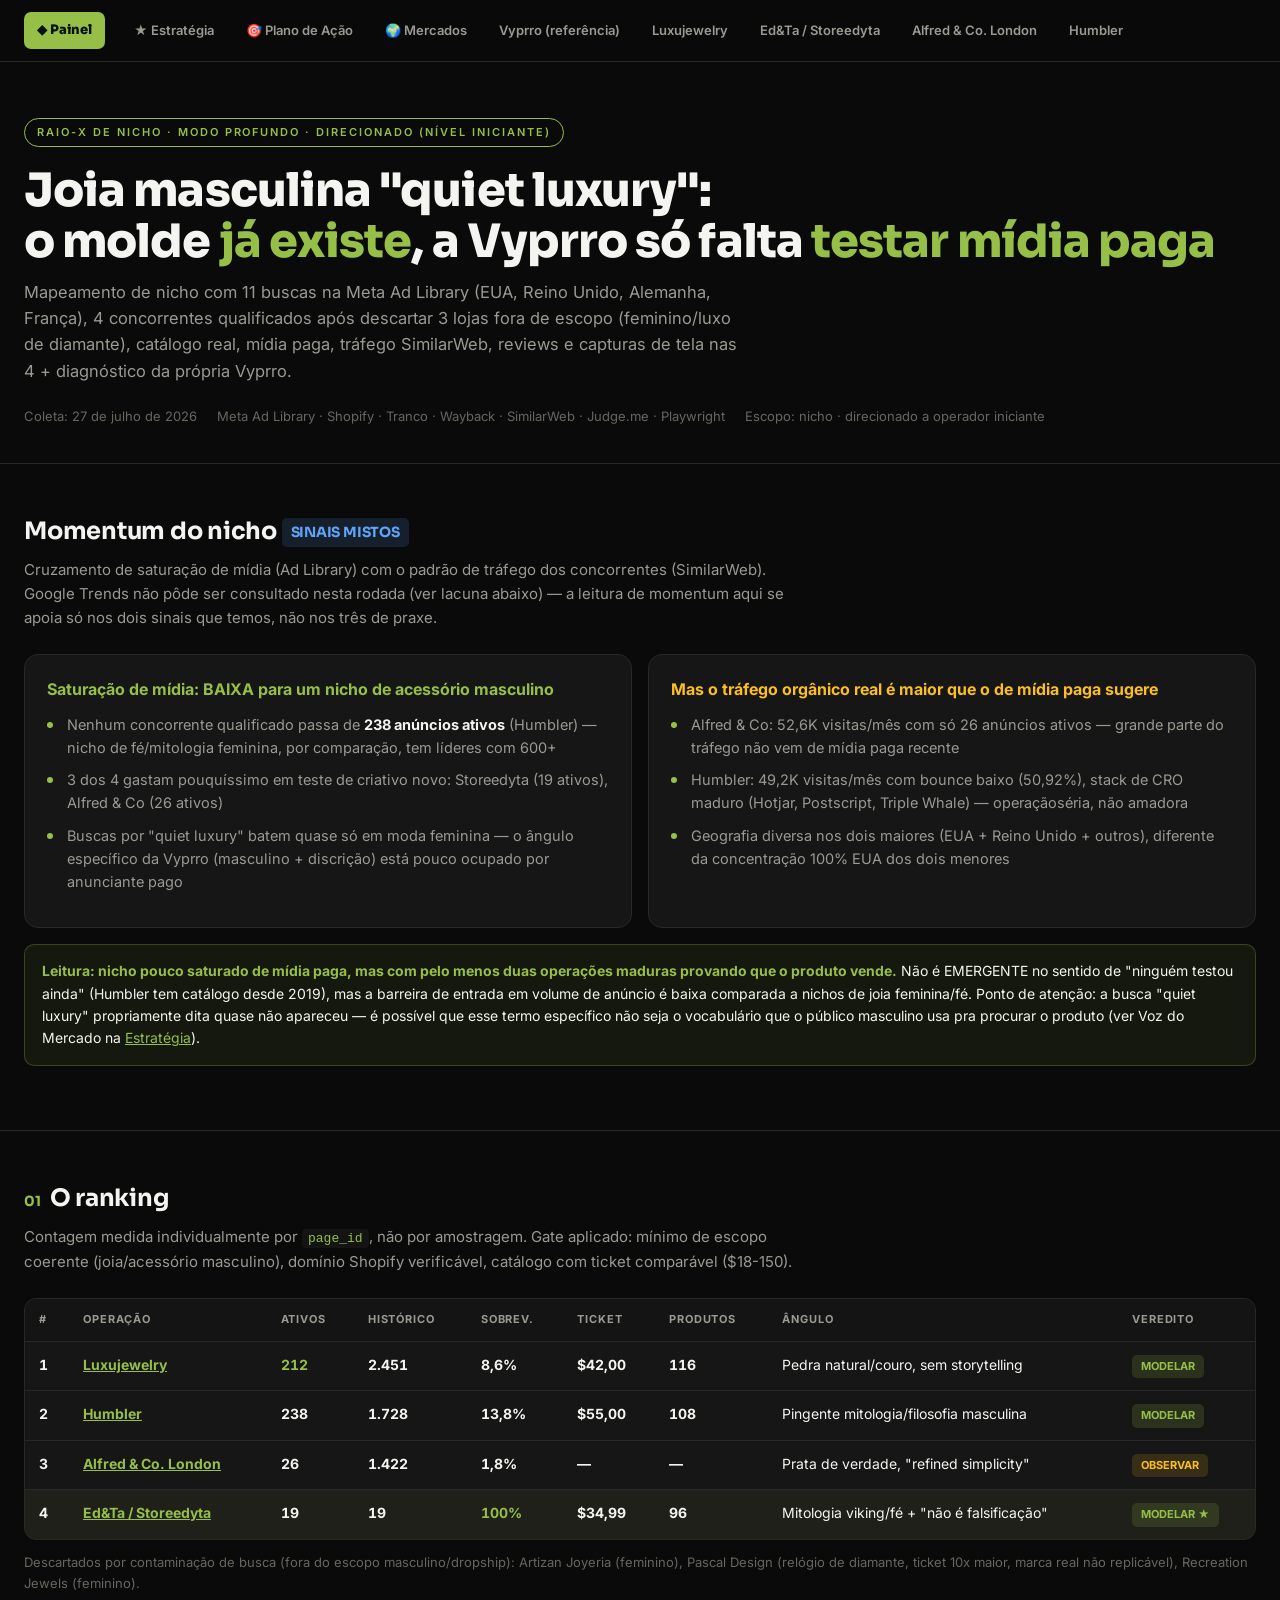
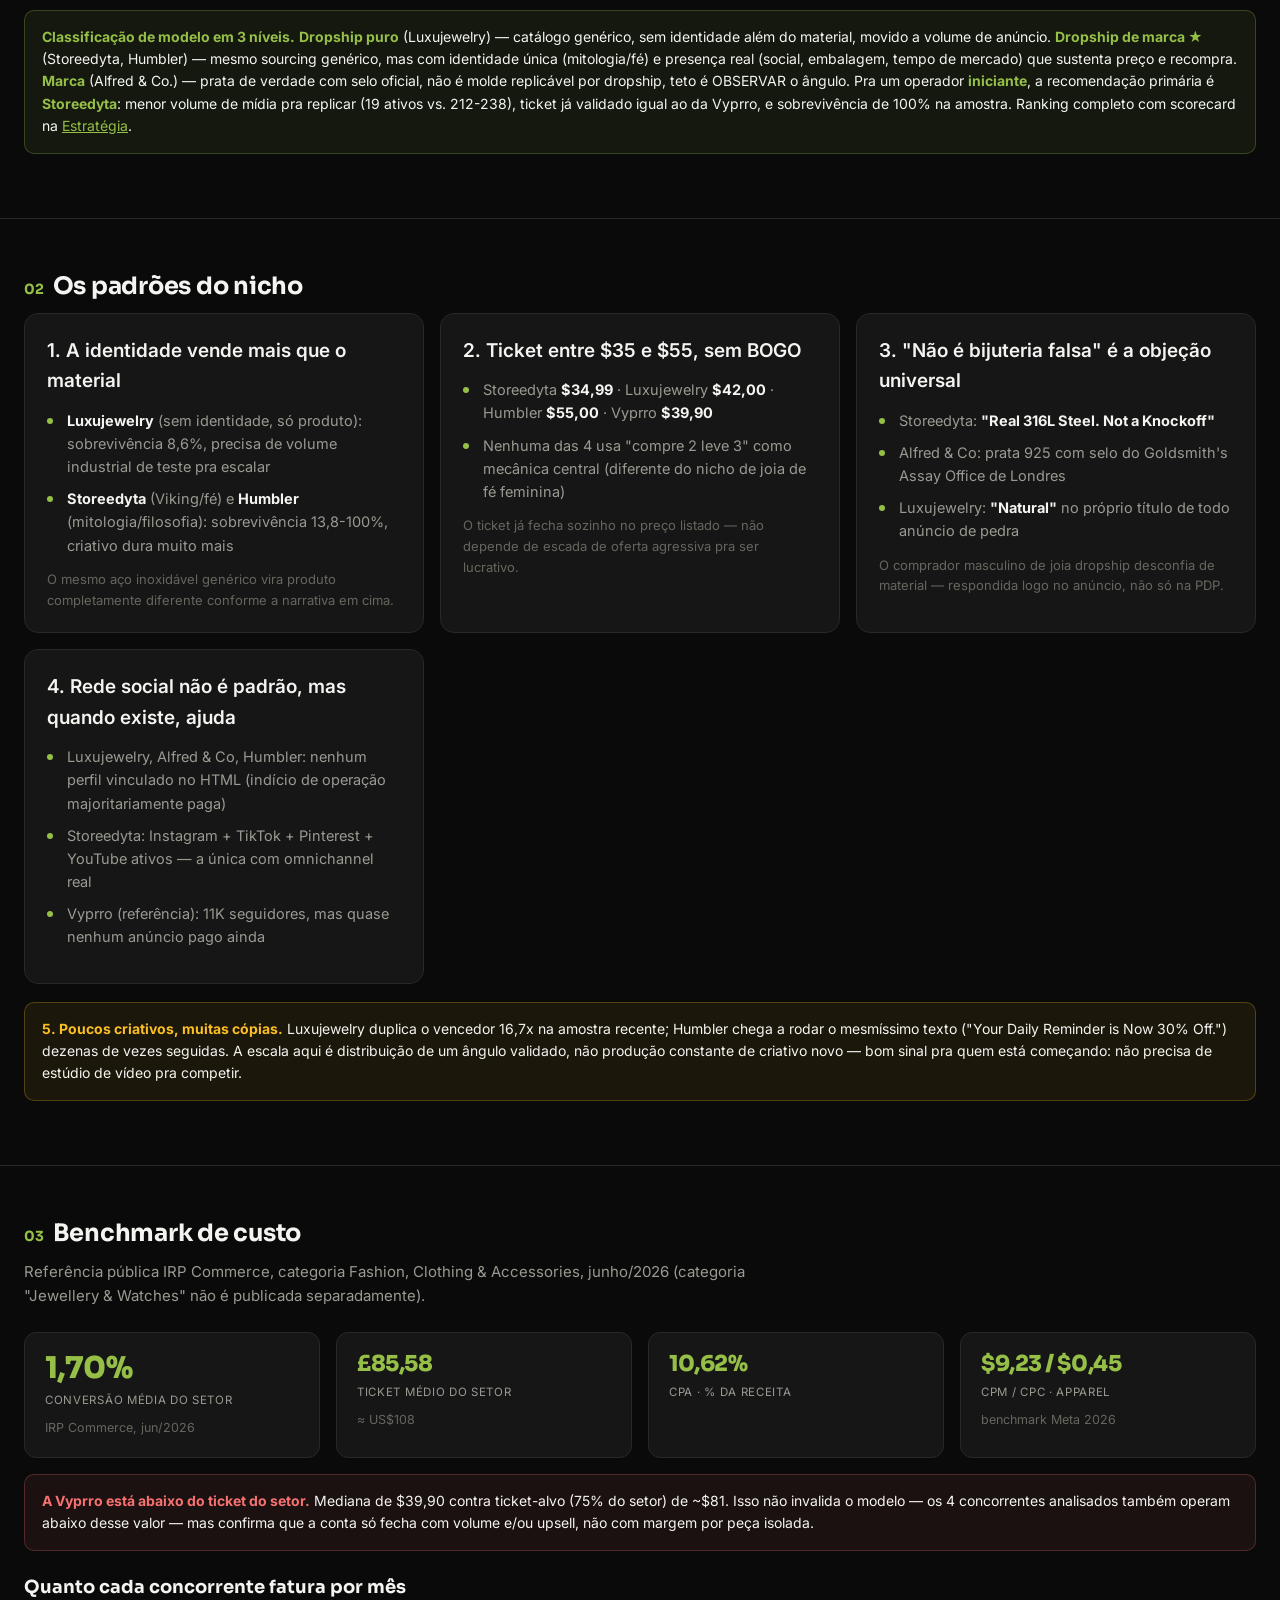
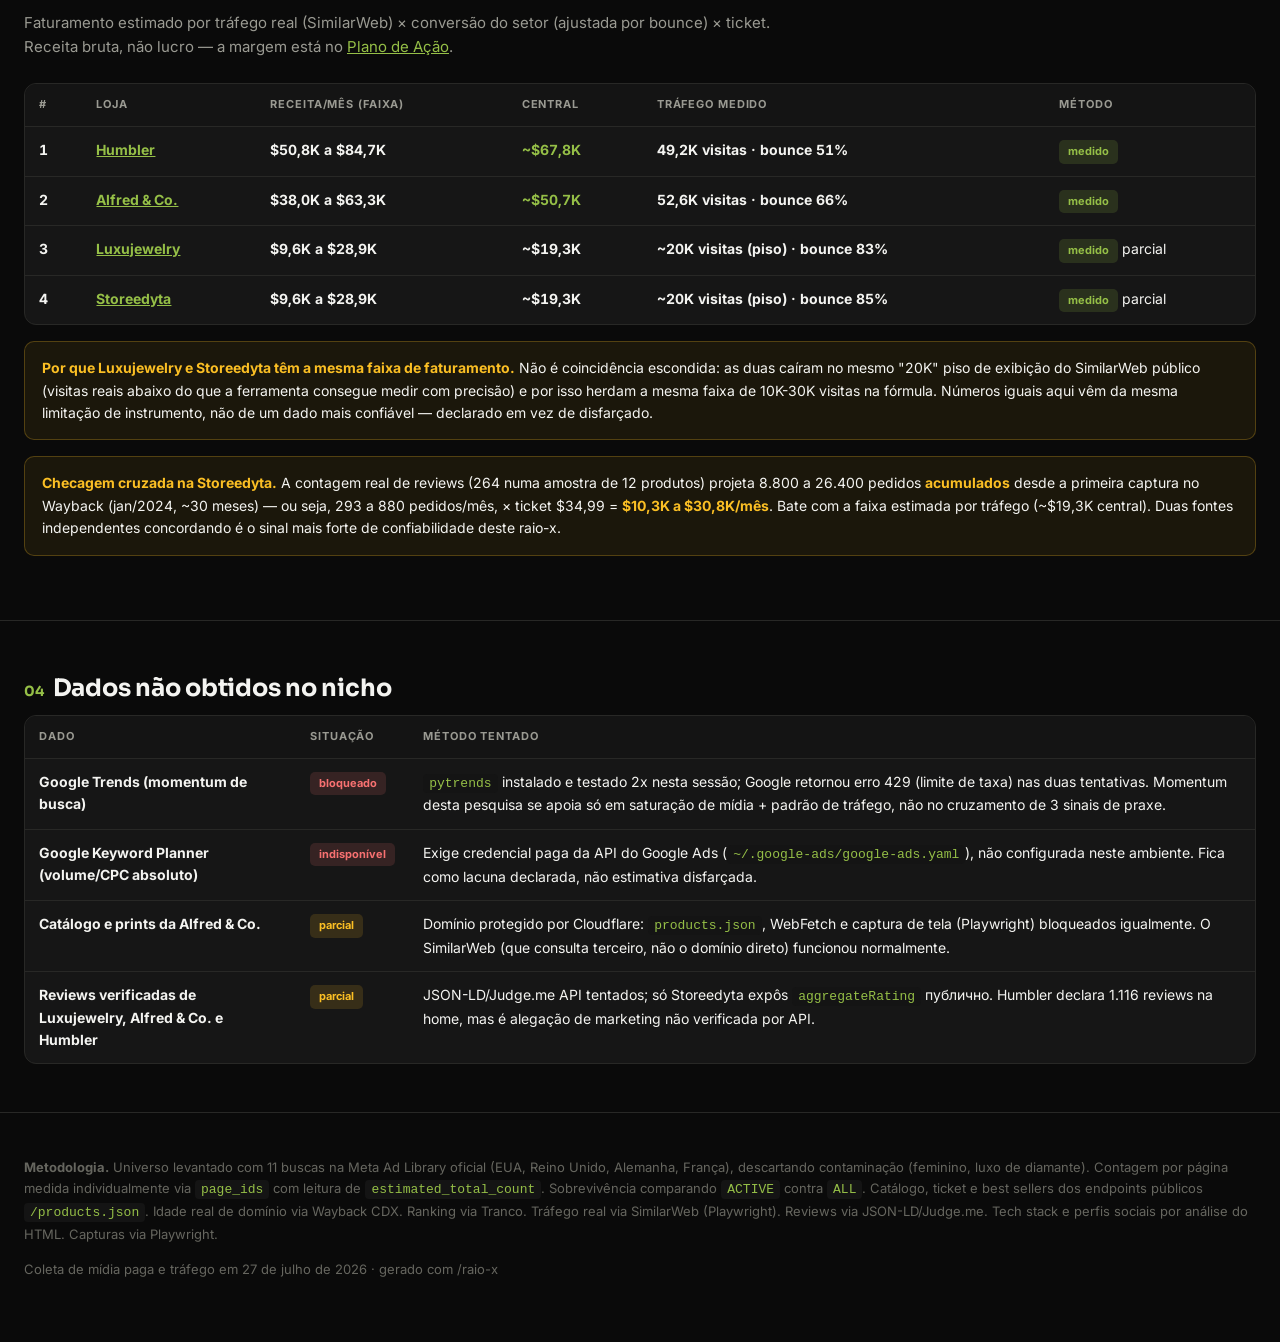
==== Pesquisa - clique aqui.html @ b38967a7 "Raio-X: Vyprro (joias masculinas quiet luxury) - pesquisa completa" ====
<!DOCTYPE html>
<html lang="pt-BR">
<head>
<meta charset="UTF-8">
<meta name="viewport" content="width=device-width, initial-scale=1.0">
<title>Joias Masculinas · Raio-X do nicho (Vyprro)</title>
<link rel="stylesheet" href="paginas/estilo.css">
</head>
<body>
<nav class="nav"><div class="wrap">
<a href="Pesquisa%20-%20clique%20aqui.html" class="home on">◆ Painel</a>
<a href="paginas/estrategia.html">★ Estratégia</a>
<a href="paginas/plano-de-acao.html">🎯 Plano de Ação</a>
<a href="paginas/mercados.html">🌍 Mercados</a>
<a href="paginas/loja-vyprro.html">Vyprro (referência)</a>
<a href="paginas/loja-luxujewelry.html">Luxujewelry</a>
<a href="paginas/loja-storeedyta.html">Ed&amp;Ta / Storeedyta</a>
<a href="paginas/loja-alfredco.html">Alfred &amp; Co. London</a>
<a href="paginas/loja-humbler.html">Humbler</a>
</div></nav>

<header><div class="wrap">
<div class="tag">Raio-X de nicho · modo profundo · direcionado (nível iniciante)</div>
<h1>Joia masculina "quiet luxury":<br>o molde <em>já existe</em>, a Vyprro só falta <em>testar mídia paga</em></h1>
<p class="sub">Mapeamento de nicho com 11 buscas na Meta Ad Library (EUA, Reino Unido, Alemanha, França), 4 concorrentes qualificados após descartar 3 lojas fora de escopo (feminino/luxo de diamante), catálogo real, mídia paga, tráfego SimilarWeb, reviews e capturas de tela nas 4 + diagnóstico da própria Vyprro.</p>
<div class="meta"><span>Coleta: 27 de julho de 2026</span><span>Meta Ad Library · Shopify · Tranco · Wayback · SimilarWeb · Judge.me · Playwright</span><span>Escopo: nicho · direcionado a operador iniciante</span></div>
</div></header>

<section><div class="wrap">
<h2>Momentum do nicho <span class="pill p-i" style="font-size:14px;vertical-align:middle">SINAIS MISTOS</span></h2>
<p class="lead">Cruzamento de saturação de mídia (Ad Library) com o padrão de tráfego dos concorrentes (SimilarWeb). Google Trends não pôde ser consultado nesta rodada (ver lacuna abaixo) — a leitura de momentum aqui se apoia só nos dois sinais que temos, não nos três de praxe.</p>
<div class="grid g2">
<div class="card">
<b style="color:var(--acc)">Saturação de mídia: BAIXA para um nicho de acessório masculino</b>
<ul class="cl" style="margin-top:10px">
<li>Nenhum concorrente qualificado passa de <b>238 anúncios ativos</b> (Humbler) — nicho de fé/mitologia feminina, por comparação, tem líderes com 600+</li>
<li>3 dos 4 gastam pouquíssimo em teste de criativo novo: Storeedyta (19 ativos), Alfred &amp; Co (26 ativos)</li>
<li>Buscas por "quiet luxury" batem quase só em moda feminina — o ângulo específico da Vyprro (masculino + discrição) está pouco ocupado por anunciante pago</li>
</ul>
</div>
<div class="card">
<b style="color:var(--warn)">Mas o tráfego orgânico real é maior que o de mídia paga sugere</b>
<ul class="cl" style="margin-top:10px">
<li>Alfred &amp; Co: 52,6K visitas/mês com só 26 anúncios ativos — grande parte do tráfego não vem de mídia paga recente</li>
<li>Humbler: 49,2K visitas/mês com bounce baixo (50,92%), stack de CRO maduro (Hotjar, Postscript, Triple Whale) — operaçãoséria, não amadora</li>
<li>Geografia diversa nos dois maiores (EUA + Reino Unido + outros), diferente da concentração 100% EUA dos dois menores</li>
</ul>
</div>
</div>
<div class="note good"><b>Leitura: nicho pouco saturado de mídia paga, mas com pelo menos duas operações maduras provando que o produto vende.</b> Não é EMERGENTE no sentido de "ninguém testou ainda" (Humbler tem catálogo desde 2019), mas a barreira de entrada em volume de anúncio é baixa comparada a nichos de joia feminina/fé. Ponto de atenção: a busca "quiet luxury" propriamente dita quase não apareceu — é possível que esse termo específico não seja o vocabulário que o público masculino usa pra procurar o produto (ver Voz do Mercado na <a href="paginas/estrategia.html">Estratégia</a>).</div>
</div></section>

<section><div class="wrap">
<h2><span class="n">01</span>O ranking</h2>
<p class="lead">Contagem medida individualmente por <code>page_id</code>, não por amostragem. Gate aplicado: mínimo de escopo coerente (joia/acessório masculino), domínio Shopify verificável, catálogo com ticket comparável ($18-150).</p>
<div class="tblwrap">
<table>
<thead><tr><th>#</th><th>Operação</th><th>Ativos</th><th>Histórico</th><th>Sobrev.</th><th>Ticket</th><th>Produtos</th><th>Ângulo</th><th>Veredito</th></tr></thead>
<tbody>
<tr><td class="num">1</td><td><b><a href="paginas/loja-luxujewelry.html">Luxujewelry</a></b></td><td class="num up">212</td><td class="num">2.451</td><td class="num">8,6%</td><td class="num">$42,00</td><td class="num">116</td><td>Pedra natural/couro, sem storytelling</td><td><span class="pill p-a">MODELAR</span></td></tr>
<tr><td class="num">2</td><td><b><a href="paginas/loja-humbler.html">Humbler</a></b></td><td class="num">238</td><td class="num">1.728</td><td class="num">13,8%</td><td class="num">$55,00</td><td class="num">108</td><td>Pingente mitologia/filosofia masculina</td><td><span class="pill p-a">MODELAR</span></td></tr>
<tr><td class="num">3</td><td><b><a href="paginas/loja-alfredco.html">Alfred &amp; Co. London</a></b></td><td class="num">26</td><td class="num">1.422</td><td class="num">1,8%</td><td class="num">—</td><td class="num">—</td><td>Prata de verdade, "refined simplicity"</td><td><span class="pill p-b">OBSERVAR</span></td></tr>
<tr style="background:rgba(149,191,71,.06)"><td class="num">4</td><td><b><a href="paginas/loja-storeedyta.html">Ed&amp;Ta / Storeedyta</a></b></td><td class="num">19</td><td class="num">19</td><td class="num up">100%</td><td class="num">$34,99</td><td class="num">96</td><td>Mitologia viking/fé + "não é falsificação"</td><td><span class="pill p-a">MODELAR ★</span></td></tr>
</tbody>
</table>
</div>
<p style="font-size:13px;color:var(--dim2);margin-top:12px">Descartados por contaminação de busca (fora do escopo masculino/dropship): Artizan Joyeria (feminino), Pascal Design (relógio de diamante, ticket 10x maior, marca real não replicável), Recreation Jewels (feminino).</p>
<div class="note good" style="margin-top:16px"><b>Classificação de modelo em 3 níveis.</b> <b>Dropship puro</b> (Luxujewelry) — catálogo genérico, sem identidade além do material, movido a volume de anúncio. <b>Dropship de marca ★</b> (Storeedyta, Humbler) — mesmo sourcing genérico, mas com identidade única (mitologia/fé) e presença real (social, embalagem, tempo de mercado) que sustenta preço e recompra. <b>Marca</b> (Alfred &amp; Co.) — prata de verdade com selo oficial, não é molde replicável por dropship, teto é OBSERVAR o ângulo. Pra um operador <b>iniciante</b>, a recomendação primária é <b>Storeedyta</b>: menor volume de mídia pra replicar (19 ativos vs. 212-238), ticket já validado igual ao da Vyprro, e sobrevivência de 100% na amostra. Ranking completo com scorecard na <a href="paginas/estrategia.html">Estratégia</a>.</div>
</div></section>

<section><div class="wrap">
<h2><span class="n">02</span>Os padrões do nicho</h2>
<div class="grid g2">
<div class="card">
<div class="big" style="margin-top:0">1. A identidade vende mais que o material</div>
<ul class="cl">
<li><b>Luxujewelry</b> (sem identidade, só produto): sobrevivência 8,6%, precisa de volume industrial de teste pra escalar</li>
<li><b>Storeedyta</b> (Viking/fé) e <b>Humbler</b> (mitologia/filosofia): sobrevivência 13,8-100%, criativo dura muito mais</li>
</ul>
<p style="color:var(--dim2);font-size:13px;margin-top:8px">O mesmo aço inoxidável genérico vira produto completamente diferente conforme a narrativa em cima.</p>
</div>
<div class="card">
<div class="big" style="margin-top:0">2. Ticket entre $35 e $55, sem BOGO</div>
<ul class="cl">
<li>Storeedyta <b>$34,99</b> · Luxujewelry <b>$42,00</b> · Humbler <b>$55,00</b> · Vyprro <b>$39,90</b></li>
<li>Nenhuma das 4 usa "compre 2 leve 3" como mecânica central (diferente do nicho de joia de fé feminina)</li>
</ul>
<p style="color:var(--dim2);font-size:13px;margin-top:8px">O ticket já fecha sozinho no preço listado — não depende de escada de oferta agressiva pra ser lucrativo.</p>
</div>
<div class="card">
<div class="big" style="margin-top:0">3. "Não é bijuteria falsa" é a objeção universal</div>
<ul class="cl">
<li>Storeedyta: <b>"Real 316L Steel. Not a Knockoff"</b></li>
<li>Alfred &amp; Co: prata 925 com selo do Goldsmith's Assay Office de Londres</li>
<li>Luxujewelry: <b>"Natural"</b> no próprio título de todo anúncio de pedra</li>
</ul>
<p style="color:var(--dim2);font-size:13px;margin-top:8px">O comprador masculino de joia dropship desconfia de material — respondida logo no anúncio, não só na PDP.</p>
</div>
<div class="card">
<div class="big" style="margin-top:0">4. Rede social não é padrão, mas quando existe, ajuda</div>
<ul class="cl">
<li>Luxujewelry, Alfred &amp; Co, Humbler: nenhum perfil vinculado no HTML (indício de operação majoritariamente paga)</li>
<li>Storeedyta: Instagram + TikTok + Pinterest + YouTube ativos — a única com omnichannel real</li>
<li>Vyprro (referência): 11K seguidores, mas quase nenhum anúncio pago ainda</li>
</ul>
</div>
</div>
<div class="note" style="margin-top:18px"><b>5. Poucos criativos, muitas cópias.</b> Luxujewelry duplica o vencedor 16,7x na amostra recente; Humbler chega a rodar o mesmíssimo texto ("Your Daily Reminder is Now 30% Off.") dezenas de vezes seguidas. A escala aqui é distribuição de um ângulo validado, não produção constante de criativo novo — bom sinal pra quem está começando: não precisa de estúdio de vídeo pra competir.</div>
</div></section>

<section><div class="wrap">
<h2><span class="n">03</span>Benchmark de custo</h2>
<p class="lead">Referência pública IRP Commerce, categoria Fashion, Clothing &amp; Accessories, junho/2026 (categoria "Jewellery &amp; Watches" não é publicada separadamente).</p>
<div class="grid g4">
<div class="stat"><div class="v">1,70%</div><div class="l">conversão média do setor</div><div class="d">IRP Commerce, jun/2026</div></div>
<div class="stat"><div class="v sm">£85,58</div><div class="l">ticket médio do setor</div><div class="d">≈ US$108</div></div>
<div class="stat"><div class="v sm">10,62%</div><div class="l">CPA · % da receita</div></div>
<div class="stat"><div class="v sm">$9,23 / $0,45</div><div class="l">CPM / CPC · apparel</div><div class="d">benchmark Meta 2026</div></div>
</div>
<div class="note danger"><b>A Vyprro está abaixo do ticket do setor.</b> Mediana de $39,90 contra ticket-alvo (75% do setor) de ~$81. Isso não invalida o modelo — os 4 concorrentes analisados também operam abaixo desse valor — mas confirma que a conta só fecha com volume e/ou upsell, não com margem por peça isolada.</div>

<h3 style="margin-top:22px">Quanto cada concorrente fatura por mês</h3>
<p class="lead">Faturamento estimado por tráfego real (SimilarWeb) × conversão do setor (ajustada por bounce) × ticket. Receita bruta, não lucro — a margem está no <a href="paginas/plano-de-acao.html">Plano de Ação</a>.</p>
<div class="tblwrap">
<table>
<thead><tr><th>#</th><th>Loja</th><th>Receita/mês (faixa)</th><th>Central</th><th>Tráfego medido</th><th>Método</th></tr></thead>
<tbody>
<tr><td class="num">1</td><td><b><a href="paginas/loja-humbler.html">Humbler</a></b></td><td class="num">$50,8K a $84,7K</td><td class="num up">~$67,8K</td><td class="num">49,2K visitas · bounce 51%</td><td><span class="pill p-a">medido</span></td></tr>
<tr><td class="num">2</td><td><b><a href="paginas/loja-alfredco.html">Alfred &amp; Co.</a></b></td><td class="num">$38,0K a $63,3K</td><td class="num up">~$50,7K</td><td class="num">52,6K visitas · bounce 66%</td><td><span class="pill p-a">medido</span></td></tr>
<tr><td class="num">3</td><td><b><a href="paginas/loja-luxujewelry.html">Luxujewelry</a></b></td><td class="num">$9,6K a $28,9K</td><td class="num">~$19,3K</td><td class="num">~20K visitas (piso) · bounce 83%</td><td><span class="pill p-a">medido</span> parcial</td></tr>
<tr><td class="num">4</td><td><b><a href="paginas/loja-storeedyta.html">Storeedyta</a></b></td><td class="num">$9,6K a $28,9K</td><td class="num">~$19,3K</td><td class="num">~20K visitas (piso) · bounce 85%</td><td><span class="pill p-a">medido</span> parcial</td></tr>
</tbody>
</table>
</div>
<div class="note"><b>Por que Luxujewelry e Storeedyta têm a mesma faixa de faturamento.</b> Não é coincidência escondida: as duas caíram no mesmo "20K" piso de exibição do SimilarWeb público (visitas reais abaixo do que a ferramenta consegue medir com precisão) e por isso herdam a mesma faixa de 10K-30K visitas na fórmula. Números iguais aqui vêm da mesma limitação de instrumento, não de um dado mais confiável — declarado em vez de disfarçado.</div>
<div class="note"><b>Checagem cruzada na Storeedyta.</b> A contagem real de reviews (264 numa amostra de 12 produtos) projeta 8.800 a 26.400 pedidos <b>acumulados</b> desde a primeira captura no Wayback (jan/2024, ~30 meses) — ou seja, 293 a 880 pedidos/mês, × ticket $34,99 = <b>$10,3K a $30,8K/mês</b>. Bate com a faixa estimada por tráfego (~$19,3K central). Duas fontes independentes concordando é o sinal mais forte de confiabilidade deste raio-x.</div>
</div></section>

<section><div class="wrap">
<h2><span class="n">04</span>Dados não obtidos no nicho</h2>
<div class="tblwrap">
<table>
<thead><tr><th>Dado</th><th>Situação</th><th>Método tentado</th></tr></thead>
<tbody>
<tr><td><b>Google Trends (momentum de busca)</b></td><td><span class="pill p-c">bloqueado</span></td><td><code>pytrends</code> instalado e testado 2x nesta sessão; Google retornou erro 429 (limite de taxa) nas duas tentativas. Momentum desta pesquisa se apoia só em saturação de mídia + padrão de tráfego, não no cruzamento de 3 sinais de praxe.</td></tr>
<tr><td><b>Google Keyword Planner (volume/CPC absoluto)</b></td><td><span class="pill p-c">indisponível</span></td><td>Exige credencial paga da API do Google Ads (<code>~/.google-ads/google-ads.yaml</code>), não configurada neste ambiente. Fica como lacuna declarada, não estimativa disfarçada.</td></tr>
<tr><td><b>Catálogo e prints da Alfred &amp; Co.</b></td><td><span class="pill p-b">parcial</span></td><td>Domínio protegido por Cloudflare: <code>products.json</code>, WebFetch e captura de tela (Playwright) bloqueados igualmente. O SimilarWeb (que consulta terceiro, não o domínio direto) funcionou normalmente.</td></tr>
<tr><td><b>Reviews verificadas de Luxujewelry, Alfred &amp; Co. e Humbler</b></td><td><span class="pill p-b">parcial</span></td><td>JSON-LD/Judge.me API tentados; só Storeedyta expôs <code>aggregateRating</code> публично. Humbler declara 1.116 reviews na home, mas é alegação de marketing não verificada por API.</td></tr>
</tbody>
</table>
</div>
</div></section>

<footer><div class="wrap">
<p><b>Metodologia.</b> Universo levantado com 11 buscas na Meta Ad Library oficial (EUA, Reino Unido, Alemanha, França), descartando contaminação (feminino, luxo de diamante). Contagem por página medida individualmente via <code>page_ids</code> com leitura de <code>estimated_total_count</code>. Sobrevivência comparando <code>ACTIVE</code> contra <code>ALL</code>. Catálogo, ticket e best sellers dos endpoints públicos <code>/products.json</code>. Idade real de domínio via Wayback CDX. Ranking via Tranco. Tráfego real via SimilarWeb (Playwright). Reviews via JSON-LD/Judge.me. Tech stack e perfis sociais por análise do HTML. Capturas via Playwright.</p>
<p style="margin-top:14px;color:var(--dim2)">Coleta de mídia paga e tráfego em 27 de julho de 2026 · gerado com /raio-x</p>
</div></footer>
</body></html>
---- paginas/estilo.css ----
@import url('https://fonts.googleapis.com/css2?family=Sora:wght@600;700;800&family=Inter:wght@400;500;600;700&display=swap');
*{margin:0;padding:0;box-sizing:border-box}
/* BRANDING padrão da interface do /raio-x: PRETO · BRANCO · VERDE SHOPIFY.
   A paleta da MARCA-PRODUTO (Petroleo/Areia/Terracota/Musgo/Grafite) aparece
   apenas como swatches no plano de acao, com hex inline, sem afetar o tema. */
:root{
  --bg:#0A0A0A;        /* preto - fundo */
  --bg2:#141414;       /* preto elevado - th, frames */
  --card:#161616;      /* card */
  --line:#282826;      /* borda */
  --txt:#F4F4F1;       /* branco - texto */
  --dim:#9a9a92;       /* texto secundario */
  --dim2:#66665f;      /* texto terciario */
  --acc:#95BF47;       /* verde Shopify - destaque, numeros, acao */
  --acc-dk:#7aa338;    /* verde escuro (hover) */
  --warn:#fbbf24;      /* ambar - observar */
  --bad:#f87171;       /* vermelho - perigo/fora */
  --info:#60a5fa;      /* azul - info */
  --font-title:'Sora',-apple-system,BlinkMacSystemFont,'Segoe UI',sans-serif;
  --font-body:'Inter',-apple-system,BlinkMacSystemFont,'Segoe UI',sans-serif;
}
body{background:var(--bg);color:var(--txt);font-family:var(--font-body);line-height:1.6;-webkit-font-smoothing:antialiased}
.wrap{max-width:1280px;margin:0 auto;padding:0 24px}
a{color:var(--acc)}

/* NAV */
.nav{position:sticky;top:0;z-index:100;background:rgba(10,10,10,.94);backdrop-filter:blur(10px);border-bottom:1px solid var(--line)}
.nav .wrap{display:flex;align-items:center;gap:6px;flex-wrap:wrap;padding-top:12px;padding-bottom:12px}
.nav a{color:var(--dim);text-decoration:none;font-size:13px;font-weight:600;padding:7px 12px;border-radius:7px;border:1px solid transparent;white-space:nowrap}
.nav a:hover{color:var(--txt);border-color:var(--line)}
.nav a.on{background:var(--acc);color:#06120b}
.nav .home{color:var(--acc);font-weight:800;margin-right:10px;font-family:var(--font-title)}
.nav .lojasnav{padding-top:8px;padding-bottom:10px;gap:3px;border-top:1px dashed var(--line);margin-top:2px}
.nav .lojasnav .lbl{font-size:10.5px;color:var(--dim2);text-transform:uppercase;letter-spacing:.09em;font-weight:800;padding:6px 6px 6px 0}
.nav .lojasnav a{font-size:12px;padding:5px 9px;color:var(--dim)}
.nav .lojasnav a.on{background:var(--acc);color:#06120b}

header{padding:56px 0 36px;border-bottom:1px solid var(--line)}
.tag{display:inline-block;font-size:11px;letter-spacing:.18em;text-transform:uppercase;color:var(--acc);border:1px solid var(--acc);padding:5px 12px;border-radius:100px;margin-bottom:18px;font-weight:600}
h1{font-family:var(--font-title);font-size:clamp(28px,4.6vw,46px);line-height:1.1;font-weight:800;letter-spacing:-.02em;margin-bottom:12px;color:var(--txt)}
h1 em{font-style:normal;color:var(--acc)}
.sub{font-size:16.5px;color:var(--dim);max-width:720px}
.meta{margin-top:22px;font-size:13px;color:var(--dim2);display:flex;gap:20px;flex-wrap:wrap;align-items:center}
.meta a{color:var(--acc);text-decoration:none}
.meta a:hover{text-decoration:underline}
h2{font-family:var(--font-title);font-size:24px;font-weight:700;margin:0 0 8px;letter-spacing:-.01em;color:var(--txt)}
h2 .n{color:var(--acc);font-size:14px;font-weight:700;margin-right:9px}
h3{font-family:var(--font-title);font-size:18px;font-weight:700;margin:24px 0 10px;color:var(--txt)}
section{padding:48px 0;border-bottom:1px solid var(--line)}
.lead{color:var(--dim);margin-bottom:24px;max-width:780px;font-size:15px}
.big{font-size:19px;color:var(--txt);font-weight:600;margin:22px 0 10px}

.grid{display:grid;gap:16px}
.g5{grid-template-columns:repeat(auto-fit,minmax(180px,1fr))}
.g4{grid-template-columns:repeat(auto-fit,minmax(210px,1fr))}
.g3{grid-template-columns:repeat(auto-fit,minmax(270px,1fr))}
.g2{grid-template-columns:repeat(auto-fit,minmax(330px,1fr))}

.stat{background:var(--card);border:1px solid var(--line);border-radius:12px;padding:20px}
.stat .v{font-family:var(--font-title);font-size:30px;font-weight:800;color:var(--acc);letter-spacing:-.02em;line-height:1}
.stat .v.sm{font-size:22px}
.stat .l{font-size:11.5px;color:var(--dim);margin-top:8px;text-transform:uppercase;letter-spacing:.06em}
.stat .d{font-size:12.5px;color:var(--dim2);margin-top:9px;line-height:1.45}

.tblwrap{overflow-x:auto;border:1px solid var(--line);border-radius:12px;background:var(--card)}
table{width:100%;border-collapse:collapse;font-size:14px;min-width:680px}
th{background:var(--bg2);padding:12px 14px;text-align:left;font-size:11px;text-transform:uppercase;letter-spacing:.08em;color:var(--dim);font-weight:700;white-space:nowrap;border-bottom:1px solid var(--line)}
td{padding:12px 14px;border-bottom:1px solid var(--line);vertical-align:top}
tr:last-child td{border-bottom:none}
tr:hover td{background:rgba(149,191,71,.04)}
.num{font-variant-numeric:tabular-nums;font-weight:700}
.up{color:var(--acc)}.down{color:var(--bad)}

.pill{display:inline-block;padding:3px 9px;border-radius:5px;font-size:11px;font-weight:700;white-space:nowrap}
.p-a{background:rgba(149,191,71,.16);color:var(--acc)}
.p-b{background:rgba(251,191,36,.14);color:var(--warn)}
.p-c{background:rgba(248,113,113,.14);color:var(--bad)}
.p-i{background:rgba(96,165,250,.14);color:var(--info)}
.p-n{background:rgba(154,154,146,.12);color:var(--dim)}

.card{background:var(--card);border:1px solid var(--line);border-radius:14px;padding:22px}
.note{background:rgba(251,191,36,.07);border:1px solid rgba(251,191,36,.25);border-radius:10px;padding:15px 17px;font-size:14px;margin:16px 0}
.note b{color:var(--warn)}
.danger{background:rgba(248,113,113,.07);border-color:rgba(248,113,113,.25)}.danger b{color:var(--bad)}
.good{background:rgba(149,191,71,.08);border-color:rgba(149,191,71,.28)}.good b{color:var(--acc)}
.info{background:rgba(96,165,250,.07);border-color:rgba(96,165,250,.25)}.info b{color:var(--info)}

ul.cl{list-style:none;margin:12px 0}
ul.cl li{padding-left:20px;position:relative;margin-bottom:9px;font-size:14.5px;color:var(--dim)}
ul.cl li::before{content:'';position:absolute;left:0;top:9px;width:6px;height:6px;border-radius:50%;background:var(--acc)}
ul.cl li b{color:var(--txt)}
ol.steps{list-style:none;counter-reset:s;margin:14px 0}
ol.steps li{counter-increment:s;padding-left:42px;position:relative;margin-bottom:14px;font-size:14.5px;color:var(--dim)}
ol.steps li::before{content:counter(s);position:absolute;left:0;top:0;width:28px;height:28px;border-radius:50%;background:rgba(149,191,71,.16);color:var(--acc);font-weight:800;font-size:13px;display:flex;align-items:center;justify-content:center;font-family:var(--font-title)}
ol.steps li b{color:var(--txt)}

.kv{display:grid;grid-template-columns:145px 1fr;gap:9px 16px;font-size:14px;margin-bottom:18px}
.kv dt{color:var(--dim2);font-size:11.5px;text-transform:uppercase;letter-spacing:.05em;padding-top:3px}
.kv dd{color:var(--txt)}

/* LINKS no topo da pagina de loja: site da loja (verde Shopify) + biblioteca de anuncios (branco) */
.toplinks{display:flex;flex-direction:column;gap:9px;align-items:flex-start;margin-top:16px}
.adlib{display:inline-flex;align-items:center;gap:7px;text-decoration:none;font-size:13.5px;font-weight:700;padding:11px 17px;border-radius:9px;cursor:pointer;transition:.15s;background:var(--txt);color:#0A0A0A;border:1px solid var(--txt)}
.adlib:hover{background:#fff;border-color:#fff;transform:translateY(-1px)}
.adlib.store{background:var(--acc);border-color:var(--acc);color:#06120b}
.adlib.store:hover{background:var(--acc-dk);border-color:var(--acc-dk)}
.adlib.off{background:transparent;color:var(--dim2);border:1px dashed var(--line);cursor:default;font-weight:600}
.adlib.off:hover{transform:none}

/* BLOCO DE PALETA (identidade visual da marca-produto, no plano de acao) */
.palette{display:grid;grid-template-columns:repeat(auto-fit,minmax(150px,1fr));gap:14px;margin:18px 0}
.swatch{border:1px solid var(--line);border-radius:12px;overflow:hidden;background:var(--card)}
.swatch .sw{height:92px}
.swatch .info{padding:13px 15px}
.swatch .info b{display:block;font-size:14px;color:var(--txt);font-family:var(--font-title);font-weight:700}
.swatch .info .hex{font-size:12.5px;color:var(--dim);font-variant-numeric:tabular-nums;margin-top:3px;letter-spacing:.02em}
.swatch .info .fn{font-size:12px;color:var(--dim2);margin-top:3px}

/* PRODUTO HEROI */
.hero-prod{display:grid;grid-template-columns:1fr;gap:22px;background:linear-gradient(135deg,rgba(149,191,71,.09),rgba(149,191,71,.02));border:1px solid rgba(149,191,71,.3);border-radius:16px;padding:24px;margin:22px 0}
@media(min-width:760px){.hero-prod{grid-template-columns:280px 1fr}}
.hero-prod img{width:100%;border-radius:12px;background:#fff;border:1px solid var(--line)}
.hero-prod .r{font-size:11px;letter-spacing:.12em;text-transform:uppercase;color:var(--acc);font-weight:700;margin-bottom:7px}
.hero-prod h3{font-size:24px;margin:0 0 6px;color:var(--txt)}
.hero-prod .preco{font-family:var(--font-title);font-size:34px;font-weight:800;color:var(--acc);letter-spacing:-.02em;line-height:1.1}
.hero-prod .de{font-size:15px;color:var(--dim2);text-decoration:line-through;margin-left:9px;font-weight:500}
.hero-prod .off{font-size:12px;background:rgba(248,113,113,.15);color:var(--bad);padding:3px 8px;border-radius:5px;font-weight:700;margin-left:8px;vertical-align:middle}

/* PRINTS */
.shots{display:grid;grid-template-columns:1fr;gap:16px;margin:20px 0}
@media(min-width:820px){.shots{grid-template-columns:1fr 1fr}}
.shot{border:1px solid var(--line);border-radius:12px;overflow:hidden;background:var(--bg2)}
.shot .cap{padding:10px 14px;font-size:12px;color:var(--dim);border-bottom:1px solid var(--line);display:flex;justify-content:space-between;align-items:center;background:var(--card)}
.shot .cap b{color:var(--txt);font-size:12.5px}
.shot .cap a{color:var(--acc);text-decoration:none;font-size:11.5px}
.shot .frame{height:420px;overflow-y:auto;overflow-x:hidden;background:#fff}
.shot .frame::-webkit-scrollbar{width:9px}
.shot .frame::-webkit-scrollbar-track{background:var(--bg2)}
.shot .frame::-webkit-scrollbar-thumb{background:var(--line);border-radius:5px}
.shot img{width:100%;display:block}

a.btn{display:inline-block;font-size:12px;padding:6px 12px;border:1px solid var(--line);border-radius:6px;color:var(--dim);text-decoration:none;margin:3px 6px 3px 0;transition:.15s}
a.btn:hover{border-color:var(--acc);color:var(--acc)}
.chips span{display:inline-block;background:var(--bg2);border:1px solid var(--line);color:var(--dim);font-size:11.5px;padding:4px 9px;border-radius:5px;margin:0 5px 5px 0}
.chips span.hi{border-color:var(--acc);color:var(--acc)}
.funnel{display:flex;flex-wrap:wrap;gap:8px;align-items:center;margin:14px 0;font-size:12.5px}
.funnel i{font-style:normal;background:var(--bg2);border:1px solid var(--line);padding:7px 11px;border-radius:7px;color:var(--dim)}
.funnel i.k{border-color:var(--acc);color:var(--acc)}
.funnel s{text-decoration:none;color:var(--dim2)}
.bar{height:7px;background:var(--bg2);border-radius:4px;overflow:hidden;margin-top:6px;min-width:70px}
.bar i{display:block;height:100%;background:var(--acc);border-radius:4px}
code{background:var(--bg2);padding:2px 6px;border-radius:4px;font-size:13px;color:var(--acc)}
footer{padding:44px 0 68px;color:var(--dim2);font-size:13px}

.op{background:linear-gradient(135deg,rgba(149,191,71,.1),rgba(149,191,71,.02));border:1px solid rgba(149,191,71,.3);border-radius:14px;padding:24px;margin-bottom:16px}
.op h3{margin-top:0;color:var(--acc);font-size:20px}
.op .r{font-size:11px;letter-spacing:.12em;text-transform:uppercase;color:var(--dim2);font-weight:700;margin-bottom:8px}
.lojacard{background:var(--card);border:1px solid var(--line);border-radius:14px;padding:20px;text-decoration:none;display:block;transition:.15s}
.lojacard:hover{border-color:var(--acc);transform:translateY(-2px)}
.lojacard h3{margin:0 0 4px;font-size:19px;color:var(--txt)}
.lojacard .d{font-size:12.5px;color:var(--dim2)}
.lojacard .nums{display:flex;gap:16px;margin-top:14px;flex-wrap:wrap}
.lojacard .nums div{font-size:11px;color:var(--dim2);text-transform:uppercase;letter-spacing:.05em}
.lojacard .nums b{display:block;font-size:17px;color:var(--acc);font-variant-numeric:tabular-nums}

/* ===== BLUEPRINT — planta visual da loja do mentorado (COMPONENTE PADRAO da skill) =====
   Cada posicionamento (Celular e Desktop) e uma linha CENTRALIZADA de dois frames
   (home + PDP) em moldura de dispositivo. O script fitBlueprint escala cada frame
   pra caber na coluna, CENTRALIZADO, sem corte e sem estourar a pagina. Otimizado
   por dispositivo: celular renderiza nativo (nao amplia), desktop escala pra caber.
   Alturas naturais vao em data-w/data-h no iframe (medir com Playwright:
   document.documentElement.scrollHeight em 360px e em 1280px). NAO usar position:fixed
   nos mockups (flutua dentro do iframe e cobre o conteudo). */
.bp{margin:22px 0}
.bp h3{margin-bottom:6px}
.bp .stage{display:flex;gap:26px;flex-wrap:wrap;justify-content:center;align-items:flex-start}
.bp .unit{flex:1 1 320px;max-width:560px;min-width:0;display:flex;flex-direction:column;align-items:center;gap:8px}
.bp .cap{font-size:12px;color:var(--dim2);text-align:center}
.bp .cap a{color:var(--acc)}
.bp .device{max-width:100%;overflow:hidden;background:#0d0d0d;box-shadow:0 14px 36px rgba(0,0,0,.45)}
.bp .device.browser{border:1px solid #2a2a2a;border-radius:10px}
.bp .device.browser .bartop{height:26px;background:#1c1c1c;display:flex;align-items:center;gap:6px;padding:0 10px}
.bp .device.browser .bartop i{width:9px;height:9px;border-radius:50%;background:#444;display:inline-block}
.bp .device.phone{border:7px solid #1c1c1c;border-radius:30px}
.bp .device .viewport{overflow:hidden;margin:0 auto}
.bp .device iframe{border:0;display:block;transform-origin:top left}
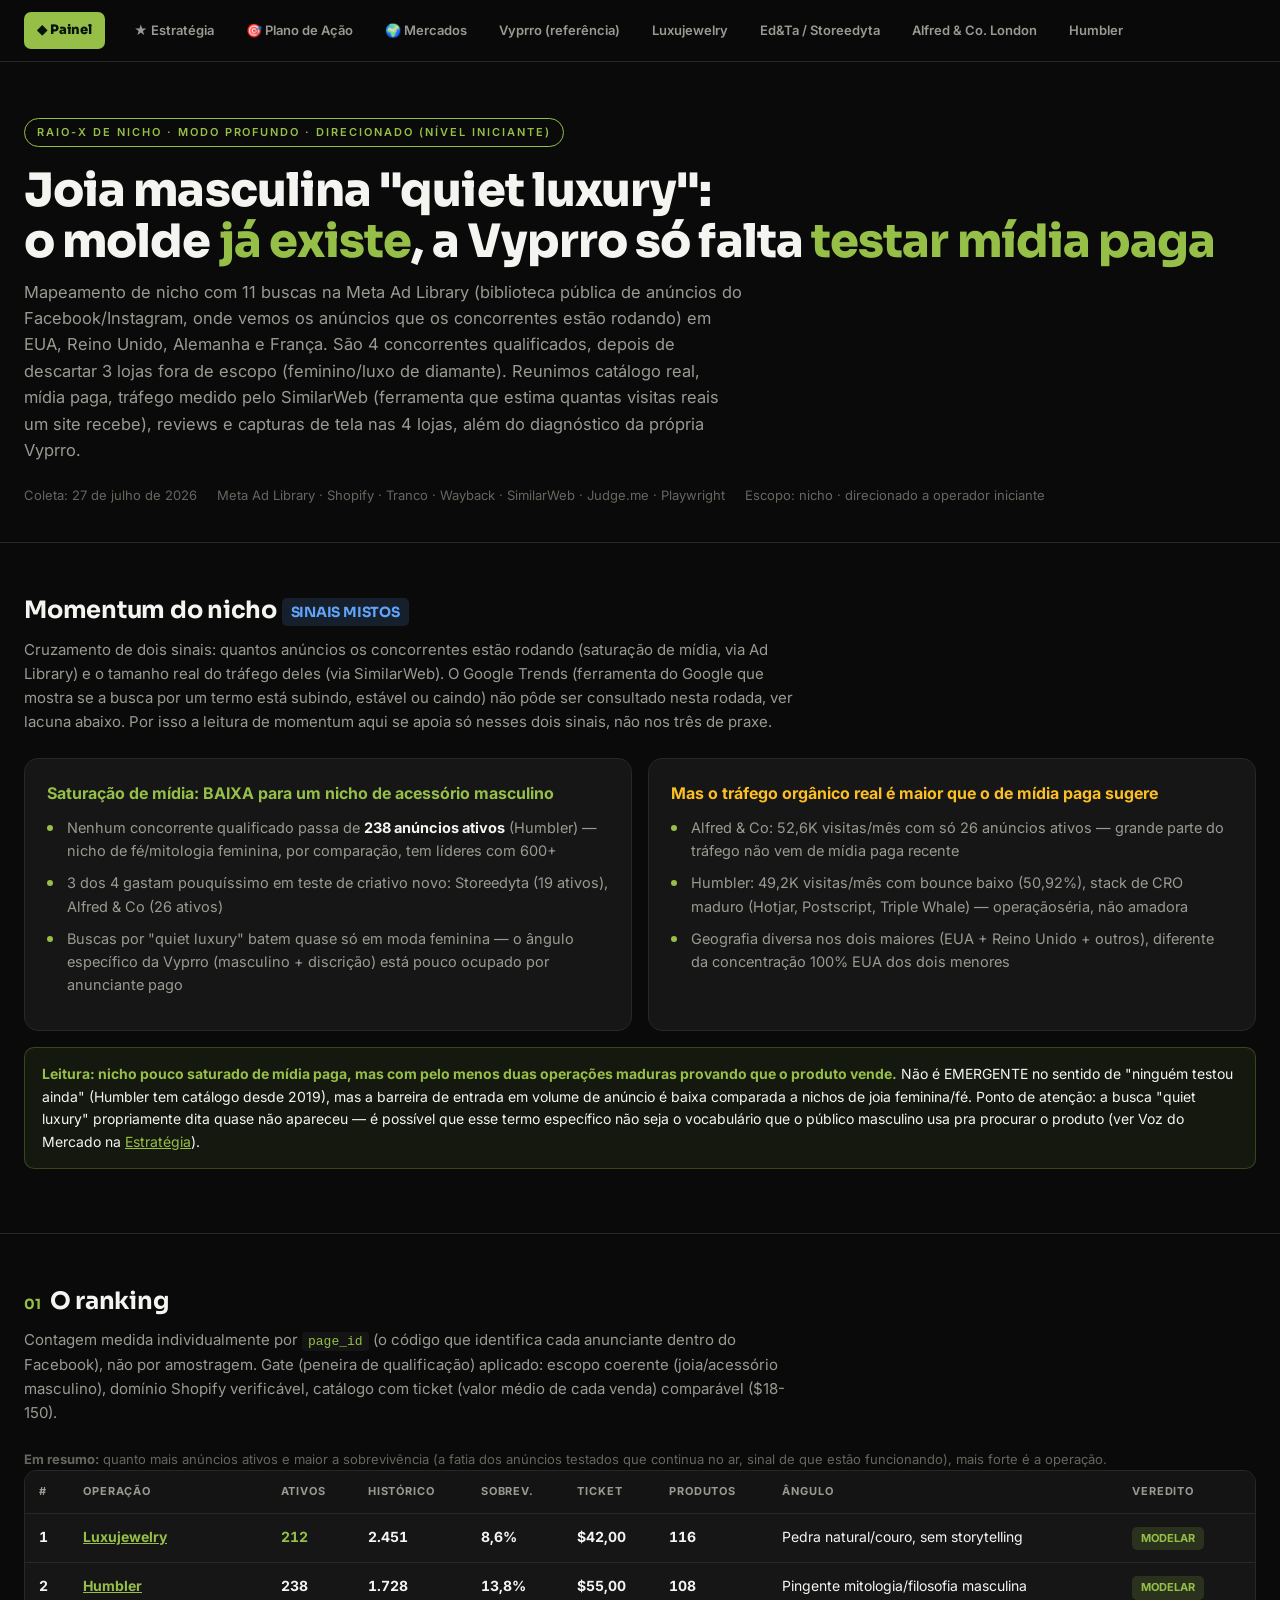
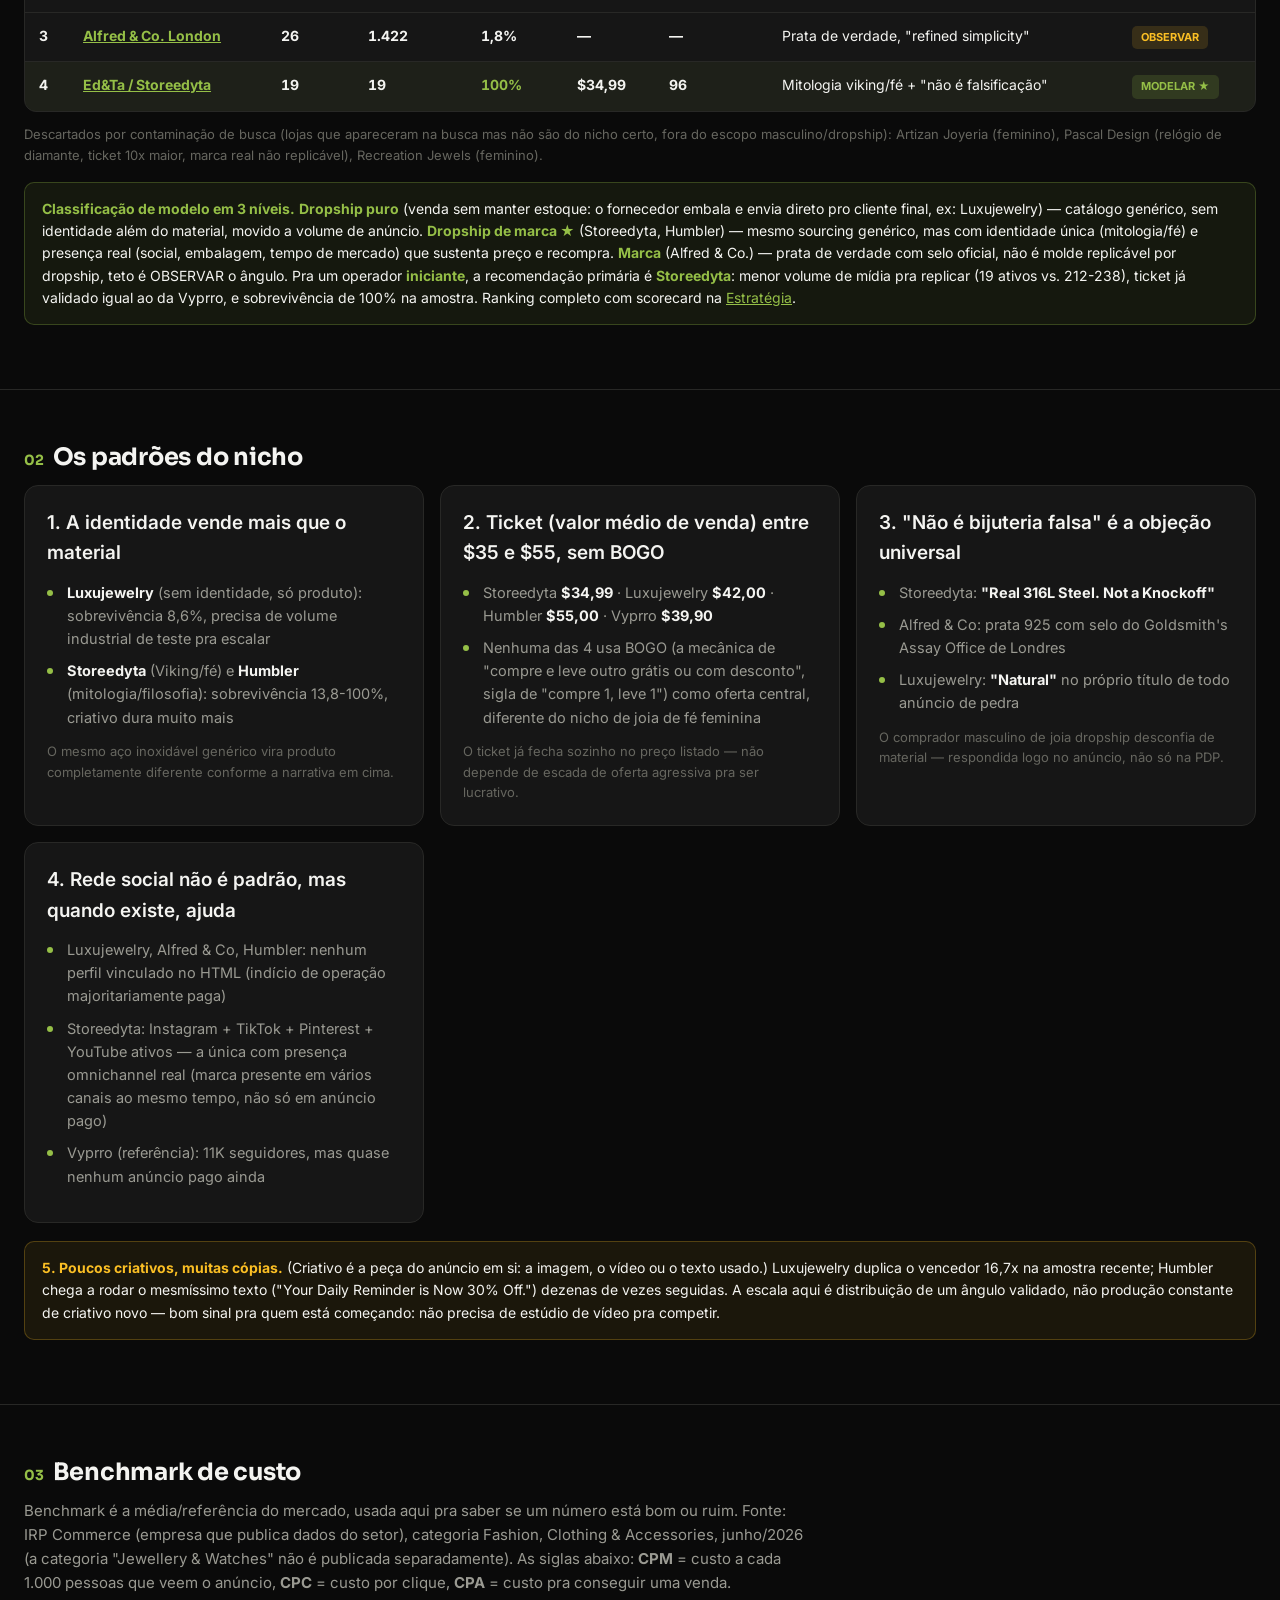
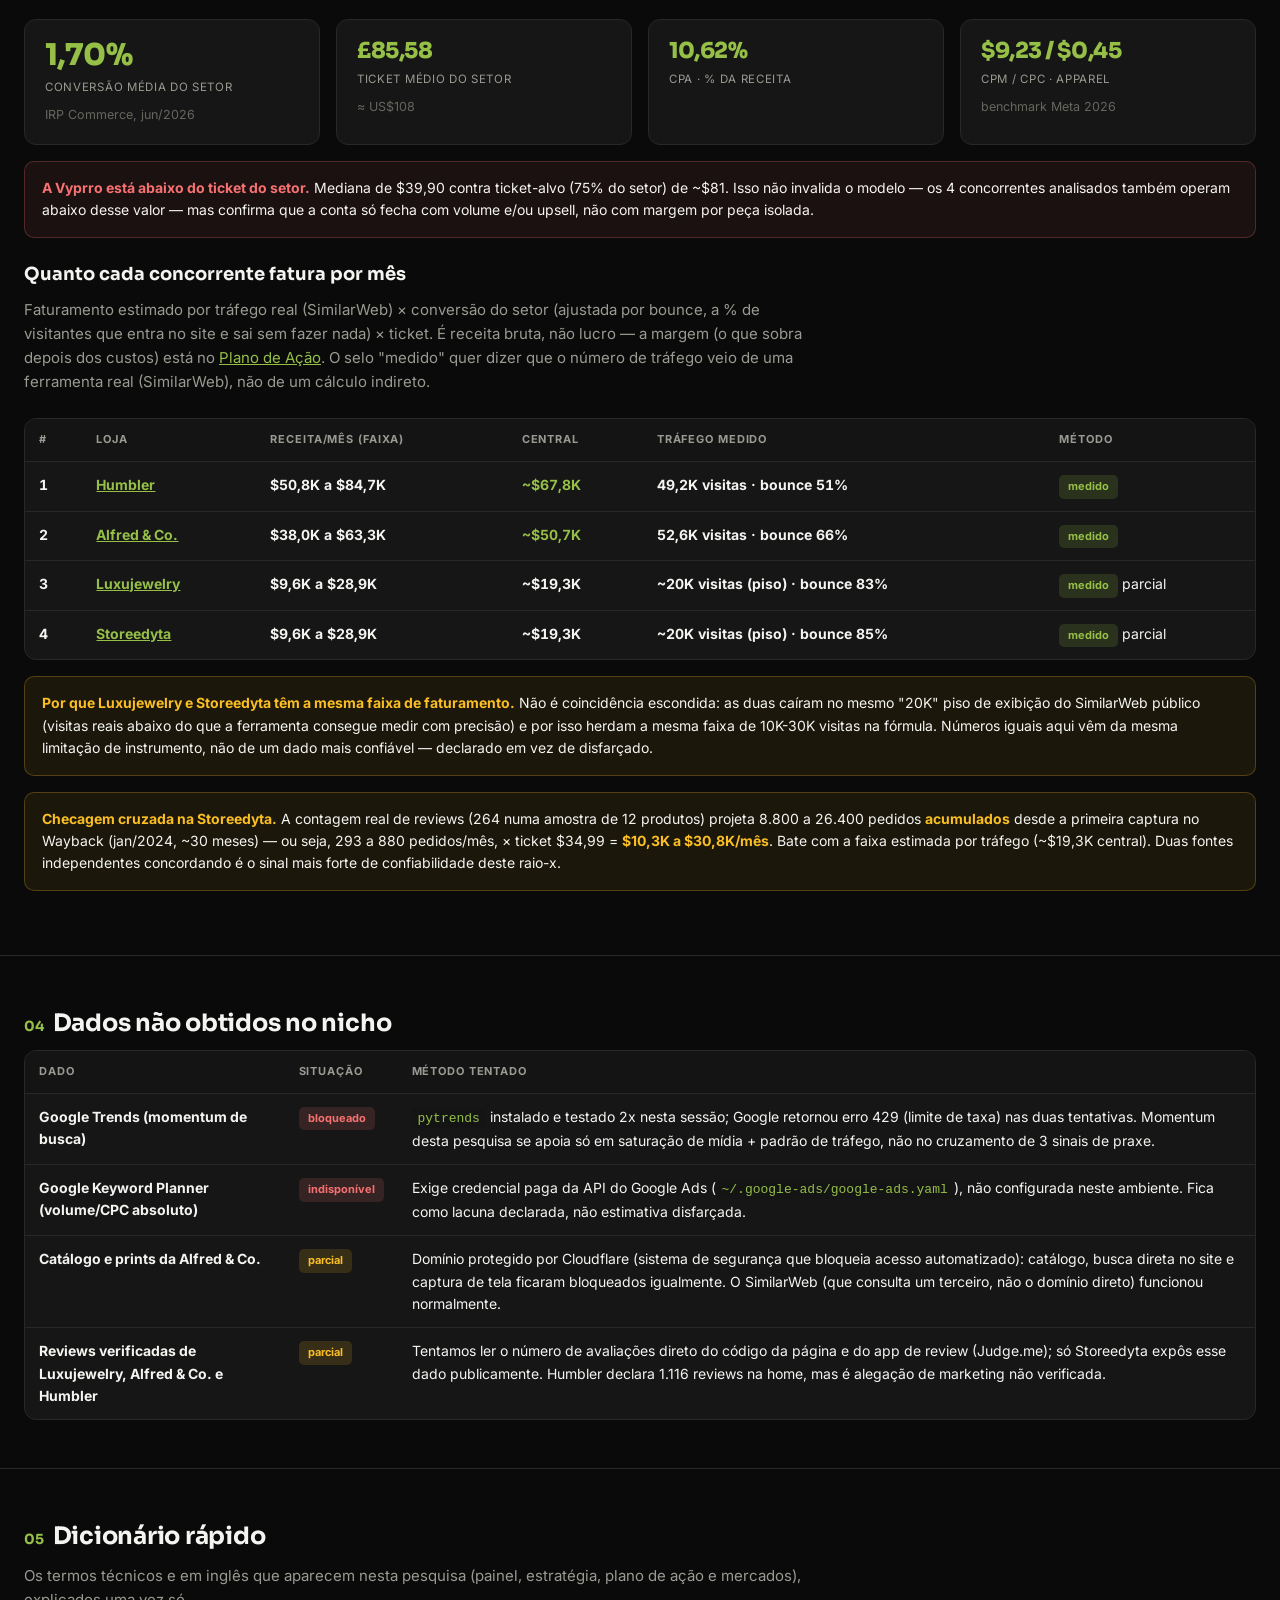
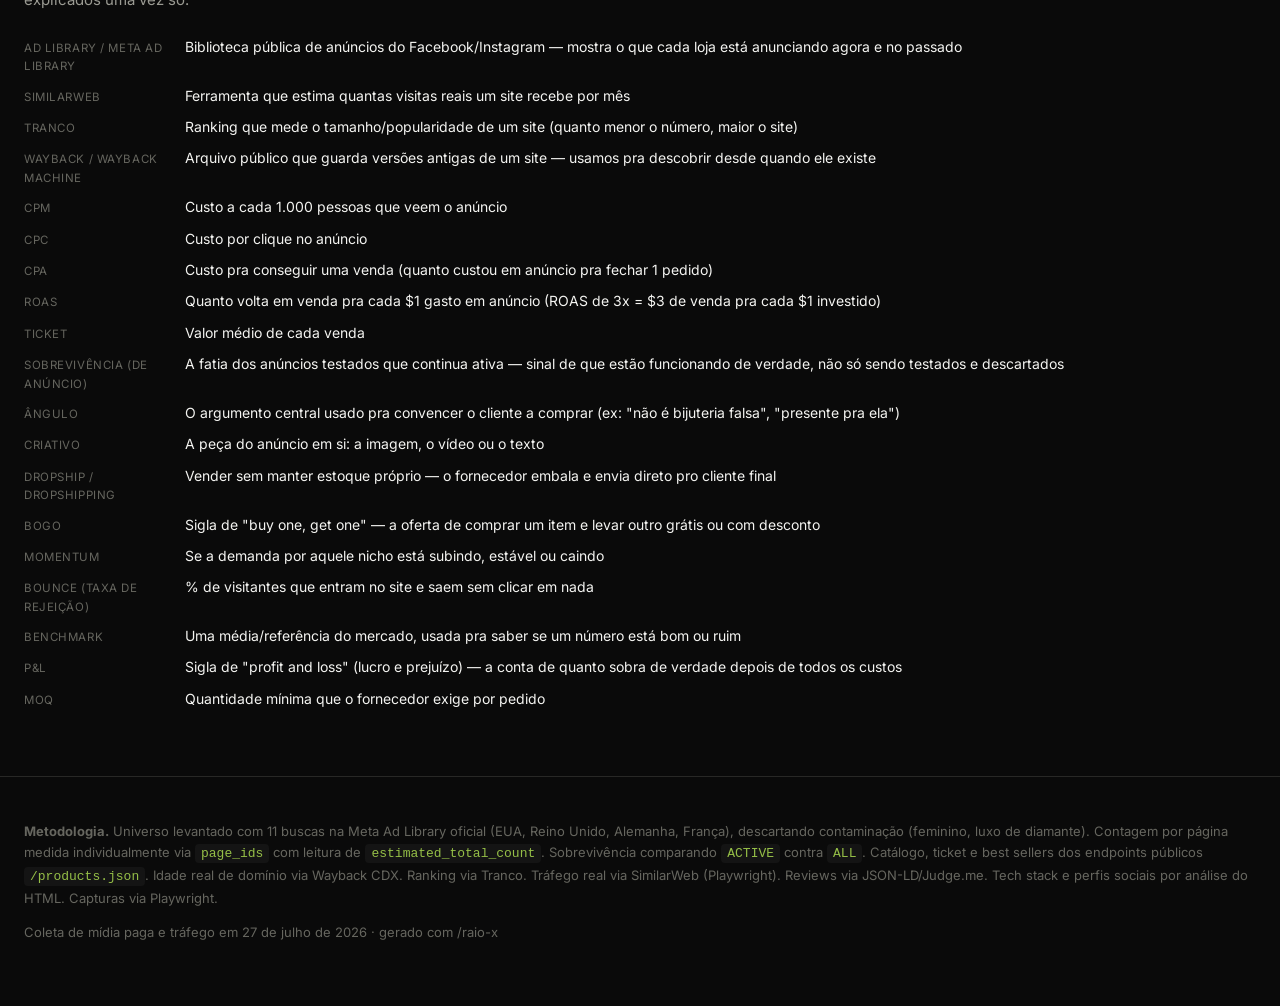
==== commit fe952840: "Simplifica linguagem pra iniciante: traducoes inline + dicionario rapido Adiciona traducao entre par" ====
--- a/Pesquisa - clique aqui.html
+++ b/Pesquisa - clique aqui.html
@@ -22,13 +22,13 @@
 <header><div class="wrap">
 <div class="tag">Raio-X de nicho · modo profundo · direcionado (nível iniciante)</div>
 <h1>Joia masculina "quiet luxury":<br>o molde <em>já existe</em>, a Vyprro só falta <em>testar mídia paga</em></h1>
-<p class="sub">Mapeamento de nicho com 11 buscas na Meta Ad Library (EUA, Reino Unido, Alemanha, França), 4 concorrentes qualificados após descartar 3 lojas fora de escopo (feminino/luxo de diamante), catálogo real, mídia paga, tráfego SimilarWeb, reviews e capturas de tela nas 4 + diagnóstico da própria Vyprro.</p>
+<p class="sub">Mapeamento de nicho com 11 buscas na Meta Ad Library (biblioteca pública de anúncios do Facebook/Instagram, onde vemos os anúncios que os concorrentes estão rodando) em EUA, Reino Unido, Alemanha e França. São 4 concorrentes qualificados, depois de descartar 3 lojas fora de escopo (feminino/luxo de diamante). Reunimos catálogo real, mídia paga, tráfego medido pelo SimilarWeb (ferramenta que estima quantas visitas reais um site recebe), reviews e capturas de tela nas 4 lojas, além do diagnóstico da própria Vyprro.</p>
 <div class="meta"><span>Coleta: 27 de julho de 2026</span><span>Meta Ad Library · Shopify · Tranco · Wayback · SimilarWeb · Judge.me · Playwright</span><span>Escopo: nicho · direcionado a operador iniciante</span></div>
 </div></header>
 
 <section><div class="wrap">
 <h2>Momentum do nicho <span class="pill p-i" style="font-size:14px;vertical-align:middle">SINAIS MISTOS</span></h2>
-<p class="lead">Cruzamento de saturação de mídia (Ad Library) com o padrão de tráfego dos concorrentes (SimilarWeb). Google Trends não pôde ser consultado nesta rodada (ver lacuna abaixo) — a leitura de momentum aqui se apoia só nos dois sinais que temos, não nos três de praxe.</p>
+<p class="lead">Cruzamento de dois sinais: quantos anúncios os concorrentes estão rodando (saturação de mídia, via Ad Library) e o tamanho real do tráfego deles (via SimilarWeb). O Google Trends (ferramenta do Google que mostra se a busca por um termo está subindo, estável ou caindo) não pôde ser consultado nesta rodada, ver lacuna abaixo. Por isso a leitura de momentum aqui se apoia só nesses dois sinais, não nos três de praxe.</p>
 <div class="grid g2">
 <div class="card">
 <b style="color:var(--acc)">Saturação de mídia: BAIXA para um nicho de acessório masculino</b>
@@ -52,7 +52,8 @@
 
 <section><div class="wrap">
 <h2><span class="n">01</span>O ranking</h2>
-<p class="lead">Contagem medida individualmente por <code>page_id</code>, não por amostragem. Gate aplicado: mínimo de escopo coerente (joia/acessório masculino), domínio Shopify verificável, catálogo com ticket comparável ($18-150).</p>
+<p class="lead">Contagem medida individualmente por <code>page_id</code> (o código que identifica cada anunciante dentro do Facebook), não por amostragem. Gate (peneira de qualificação) aplicado: escopo coerente (joia/acessório masculino), domínio Shopify verificável, catálogo com ticket (valor médio de cada venda) comparável ($18-150).</p>
+<p style="color:var(--dim2);font-size:13px;margin-top:6px"><b>Em resumo:</b> quanto mais anúncios ativos e maior a sobrevivência (a fatia dos anúncios testados que continua no ar, sinal de que estão funcionando), mais forte é a operação.</p>
 <div class="tblwrap">
 <table>
 <thead><tr><th>#</th><th>Operação</th><th>Ativos</th><th>Histórico</th><th>Sobrev.</th><th>Ticket</th><th>Produtos</th><th>Ângulo</th><th>Veredito</th></tr></thead>
@@ -64,8 +65,8 @@
 </tbody>
 </table>
 </div>
-<p style="font-size:13px;color:var(--dim2);margin-top:12px">Descartados por contaminação de busca (fora do escopo masculino/dropship): Artizan Joyeria (feminino), Pascal Design (relógio de diamante, ticket 10x maior, marca real não replicável), Recreation Jewels (feminino).</p>
-<div class="note good" style="margin-top:16px"><b>Classificação de modelo em 3 níveis.</b> <b>Dropship puro</b> (Luxujewelry) — catálogo genérico, sem identidade além do material, movido a volume de anúncio. <b>Dropship de marca ★</b> (Storeedyta, Humbler) — mesmo sourcing genérico, mas com identidade única (mitologia/fé) e presença real (social, embalagem, tempo de mercado) que sustenta preço e recompra. <b>Marca</b> (Alfred &amp; Co.) — prata de verdade com selo oficial, não é molde replicável por dropship, teto é OBSERVAR o ângulo. Pra um operador <b>iniciante</b>, a recomendação primária é <b>Storeedyta</b>: menor volume de mídia pra replicar (19 ativos vs. 212-238), ticket já validado igual ao da Vyprro, e sobrevivência de 100% na amostra. Ranking completo com scorecard na <a href="paginas/estrategia.html">Estratégia</a>.</div>
+<p style="font-size:13px;color:var(--dim2);margin-top:12px">Descartados por contaminação de busca (lojas que apareceram na busca mas não são do nicho certo, fora do escopo masculino/dropship): Artizan Joyeria (feminino), Pascal Design (relógio de diamante, ticket 10x maior, marca real não replicável), Recreation Jewels (feminino).</p>
+<div class="note good" style="margin-top:16px"><b>Classificação de modelo em 3 níveis.</b> <b>Dropship puro</b> (venda sem manter estoque: o fornecedor embala e envia direto pro cliente final, ex: Luxujewelry) — catálogo genérico, sem identidade além do material, movido a volume de anúncio. <b>Dropship de marca ★</b> (Storeedyta, Humbler) — mesmo sourcing genérico, mas com identidade única (mitologia/fé) e presença real (social, embalagem, tempo de mercado) que sustenta preço e recompra. <b>Marca</b> (Alfred &amp; Co.) — prata de verdade com selo oficial, não é molde replicável por dropship, teto é OBSERVAR o ângulo. Pra um operador <b>iniciante</b>, a recomendação primária é <b>Storeedyta</b>: menor volume de mídia pra replicar (19 ativos vs. 212-238), ticket já validado igual ao da Vyprro, e sobrevivência de 100% na amostra. Ranking completo com scorecard na <a href="paginas/estrategia.html">Estratégia</a>.</div>
 </div></section>
 
 <section><div class="wrap">
@@ -80,10 +81,10 @@
 <p style="color:var(--dim2);font-size:13px;margin-top:8px">O mesmo aço inoxidável genérico vira produto completamente diferente conforme a narrativa em cima.</p>
 </div>
 <div class="card">
-<div class="big" style="margin-top:0">2. Ticket entre $35 e $55, sem BOGO</div>
+<div class="big" style="margin-top:0">2. Ticket (valor médio de venda) entre $35 e $55, sem BOGO</div>
 <ul class="cl">
 <li>Storeedyta <b>$34,99</b> · Luxujewelry <b>$42,00</b> · Humbler <b>$55,00</b> · Vyprro <b>$39,90</b></li>
-<li>Nenhuma das 4 usa "compre 2 leve 3" como mecânica central (diferente do nicho de joia de fé feminina)</li>
+<li>Nenhuma das 4 usa BOGO (a mecânica de "compre e leve outro grátis ou com desconto", sigla de "compre 1, leve 1") como oferta central, diferente do nicho de joia de fé feminina</li>
 </ul>
 <p style="color:var(--dim2);font-size:13px;margin-top:8px">O ticket já fecha sozinho no preço listado — não depende de escada de oferta agressiva pra ser lucrativo.</p>
 </div>
@@ -100,17 +101,17 @@
 <div class="big" style="margin-top:0">4. Rede social não é padrão, mas quando existe, ajuda</div>
 <ul class="cl">
 <li>Luxujewelry, Alfred &amp; Co, Humbler: nenhum perfil vinculado no HTML (indício de operação majoritariamente paga)</li>
-<li>Storeedyta: Instagram + TikTok + Pinterest + YouTube ativos — a única com omnichannel real</li>
+<li>Storeedyta: Instagram + TikTok + Pinterest + YouTube ativos — a única com presença omnichannel real (marca presente em vários canais ao mesmo tempo, não só em anúncio pago)</li>
 <li>Vyprro (referência): 11K seguidores, mas quase nenhum anúncio pago ainda</li>
 </ul>
 </div>
 </div>
-<div class="note" style="margin-top:18px"><b>5. Poucos criativos, muitas cópias.</b> Luxujewelry duplica o vencedor 16,7x na amostra recente; Humbler chega a rodar o mesmíssimo texto ("Your Daily Reminder is Now 30% Off.") dezenas de vezes seguidas. A escala aqui é distribuição de um ângulo validado, não produção constante de criativo novo — bom sinal pra quem está começando: não precisa de estúdio de vídeo pra competir.</div>
+<div class="note" style="margin-top:18px"><b>5. Poucos criativos, muitas cópias.</b> (Criativo é a peça do anúncio em si: a imagem, o vídeo ou o texto usado.) Luxujewelry duplica o vencedor 16,7x na amostra recente; Humbler chega a rodar o mesmíssimo texto ("Your Daily Reminder is Now 30% Off.") dezenas de vezes seguidas. A escala aqui é distribuição de um ângulo validado, não produção constante de criativo novo — bom sinal pra quem está começando: não precisa de estúdio de vídeo pra competir.</div>
 </div></section>
 
 <section><div class="wrap">
 <h2><span class="n">03</span>Benchmark de custo</h2>
-<p class="lead">Referência pública IRP Commerce, categoria Fashion, Clothing &amp; Accessories, junho/2026 (categoria "Jewellery &amp; Watches" não é publicada separadamente).</p>
+<p class="lead">Benchmark é a média/referência do mercado, usada aqui pra saber se um número está bom ou ruim. Fonte: IRP Commerce (empresa que publica dados do setor), categoria Fashion, Clothing &amp; Accessories, junho/2026 (a categoria "Jewellery &amp; Watches" não é publicada separadamente). As siglas abaixo: <b>CPM</b> = custo a cada 1.000 pessoas que veem o anúncio, <b>CPC</b> = custo por clique, <b>CPA</b> = custo pra conseguir uma venda.</p>
 <div class="grid g4">
 <div class="stat"><div class="v">1,70%</div><div class="l">conversão média do setor</div><div class="d">IRP Commerce, jun/2026</div></div>
 <div class="stat"><div class="v sm">£85,58</div><div class="l">ticket médio do setor</div><div class="d">≈ US$108</div></div>
@@ -120,7 +121,7 @@
 <div class="note danger"><b>A Vyprro está abaixo do ticket do setor.</b> Mediana de $39,90 contra ticket-alvo (75% do setor) de ~$81. Isso não invalida o modelo — os 4 concorrentes analisados também operam abaixo desse valor — mas confirma que a conta só fecha com volume e/ou upsell, não com margem por peça isolada.</div>
 
 <h3 style="margin-top:22px">Quanto cada concorrente fatura por mês</h3>
-<p class="lead">Faturamento estimado por tráfego real (SimilarWeb) × conversão do setor (ajustada por bounce) × ticket. Receita bruta, não lucro — a margem está no <a href="paginas/plano-de-acao.html">Plano de Ação</a>.</p>
+<p class="lead">Faturamento estimado por tráfego real (SimilarWeb) × conversão do setor (ajustada por bounce, a % de visitantes que entra no site e sai sem fazer nada) × ticket. É receita bruta, não lucro — a margem (o que sobra depois dos custos) está no <a href="paginas/plano-de-acao.html">Plano de Ação</a>. O selo "medido" quer dizer que o número de tráfego veio de uma ferramenta real (SimilarWeb), não de um cálculo indireto.</p>
 <div class="tblwrap">
 <table>
 <thead><tr><th>#</th><th>Loja</th><th>Receita/mês (faixa)</th><th>Central</th><th>Tráfego medido</th><th>Método</th></tr></thead>
@@ -144,11 +145,37 @@
 <tbody>
 <tr><td><b>Google Trends (momentum de busca)</b></td><td><span class="pill p-c">bloqueado</span></td><td><code>pytrends</code> instalado e testado 2x nesta sessão; Google retornou erro 429 (limite de taxa) nas duas tentativas. Momentum desta pesquisa se apoia só em saturação de mídia + padrão de tráfego, não no cruzamento de 3 sinais de praxe.</td></tr>
 <tr><td><b>Google Keyword Planner (volume/CPC absoluto)</b></td><td><span class="pill p-c">indisponível</span></td><td>Exige credencial paga da API do Google Ads (<code>~/.google-ads/google-ads.yaml</code>), não configurada neste ambiente. Fica como lacuna declarada, não estimativa disfarçada.</td></tr>
-<tr><td><b>Catálogo e prints da Alfred &amp; Co.</b></td><td><span class="pill p-b">parcial</span></td><td>Domínio protegido por Cloudflare: <code>products.json</code>, WebFetch e captura de tela (Playwright) bloqueados igualmente. O SimilarWeb (que consulta terceiro, não o domínio direto) funcionou normalmente.</td></tr>
-<tr><td><b>Reviews verificadas de Luxujewelry, Alfred &amp; Co. e Humbler</b></td><td><span class="pill p-b">parcial</span></td><td>JSON-LD/Judge.me API tentados; só Storeedyta expôs <code>aggregateRating</code> публично. Humbler declara 1.116 reviews na home, mas é alegação de marketing não verificada por API.</td></tr>
+<tr><td><b>Catálogo e prints da Alfred &amp; Co.</b></td><td><span class="pill p-b">parcial</span></td><td>Domínio protegido por Cloudflare (sistema de segurança que bloqueia acesso automatizado): catálogo, busca direta no site e captura de tela ficaram bloqueados igualmente. O SimilarWeb (que consulta um terceiro, não o domínio direto) funcionou normalmente.</td></tr>
+<tr><td><b>Reviews verificadas de Luxujewelry, Alfred &amp; Co. e Humbler</b></td><td><span class="pill p-b">parcial</span></td><td>Tentamos ler o número de avaliações direto do código da página e do app de review (Judge.me); só Storeedyta expôs esse dado publicamente. Humbler declara 1.116 reviews na home, mas é alegação de marketing não verificada.</td></tr>
 </tbody>
 </table>
 </div>
+</div></section>
+
+<section><div class="wrap">
+<h2><span class="n">05</span>Dicionário rápido</h2>
+<p class="lead">Os termos técnicos e em inglês que aparecem nesta pesquisa (painel, estratégia, plano de ação e mercados), explicados uma vez só.</p>
+<dl class="kv">
+<dt>Ad Library / Meta Ad Library</dt><dd>Biblioteca pública de anúncios do Facebook/Instagram — mostra o que cada loja está anunciando agora e no passado</dd>
+<dt>SimilarWeb</dt><dd>Ferramenta que estima quantas visitas reais um site recebe por mês</dd>
+<dt>Tranco</dt><dd>Ranking que mede o tamanho/popularidade de um site (quanto menor o número, maior o site)</dd>
+<dt>Wayback / Wayback Machine</dt><dd>Arquivo público que guarda versões antigas de um site — usamos pra descobrir desde quando ele existe</dd>
+<dt>CPM</dt><dd>Custo a cada 1.000 pessoas que veem o anúncio</dd>
+<dt>CPC</dt><dd>Custo por clique no anúncio</dd>
+<dt>CPA</dt><dd>Custo pra conseguir uma venda (quanto custou em anúncio pra fechar 1 pedido)</dd>
+<dt>ROAS</dt><dd>Quanto volta em venda pra cada $1 gasto em anúncio (ROAS de 3x = $3 de venda pra cada $1 investido)</dd>
+<dt>Ticket</dt><dd>Valor médio de cada venda</dd>
+<dt>Sobrevivência (de anúncio)</dt><dd>A fatia dos anúncios testados que continua ativa — sinal de que estão funcionando de verdade, não só sendo testados e descartados</dd>
+<dt>Ângulo</dt><dd>O argumento central usado pra convencer o cliente a comprar (ex: "não é bijuteria falsa", "presente pra ela")</dd>
+<dt>Criativo</dt><dd>A peça do anúncio em si: a imagem, o vídeo ou o texto</dd>
+<dt>Dropship / dropshipping</dt><dd>Vender sem manter estoque próprio — o fornecedor embala e envia direto pro cliente final</dd>
+<dt>BOGO</dt><dd>Sigla de "buy one, get one" — a oferta de comprar um item e levar outro grátis ou com desconto</dd>
+<dt>Momentum</dt><dd>Se a demanda por aquele nicho está subindo, estável ou caindo</dd>
+<dt>Bounce (taxa de rejeição)</dt><dd>% de visitantes que entram no site e saem sem clicar em nada</dd>
+<dt>Benchmark</dt><dd>Uma média/referência do mercado, usada pra saber se um número está bom ou ruim</dd>
+<dt>P&amp;L</dt><dd>Sigla de "profit and loss" (lucro e prejuízo) — a conta de quanto sobra de verdade depois de todos os custos</dd>
+<dt>MOQ</dt><dd>Quantidade mínima que o fornecedor exige por pedido</dd>
+</dl>
 </div></section>
 
 <footer><div class="wrap">
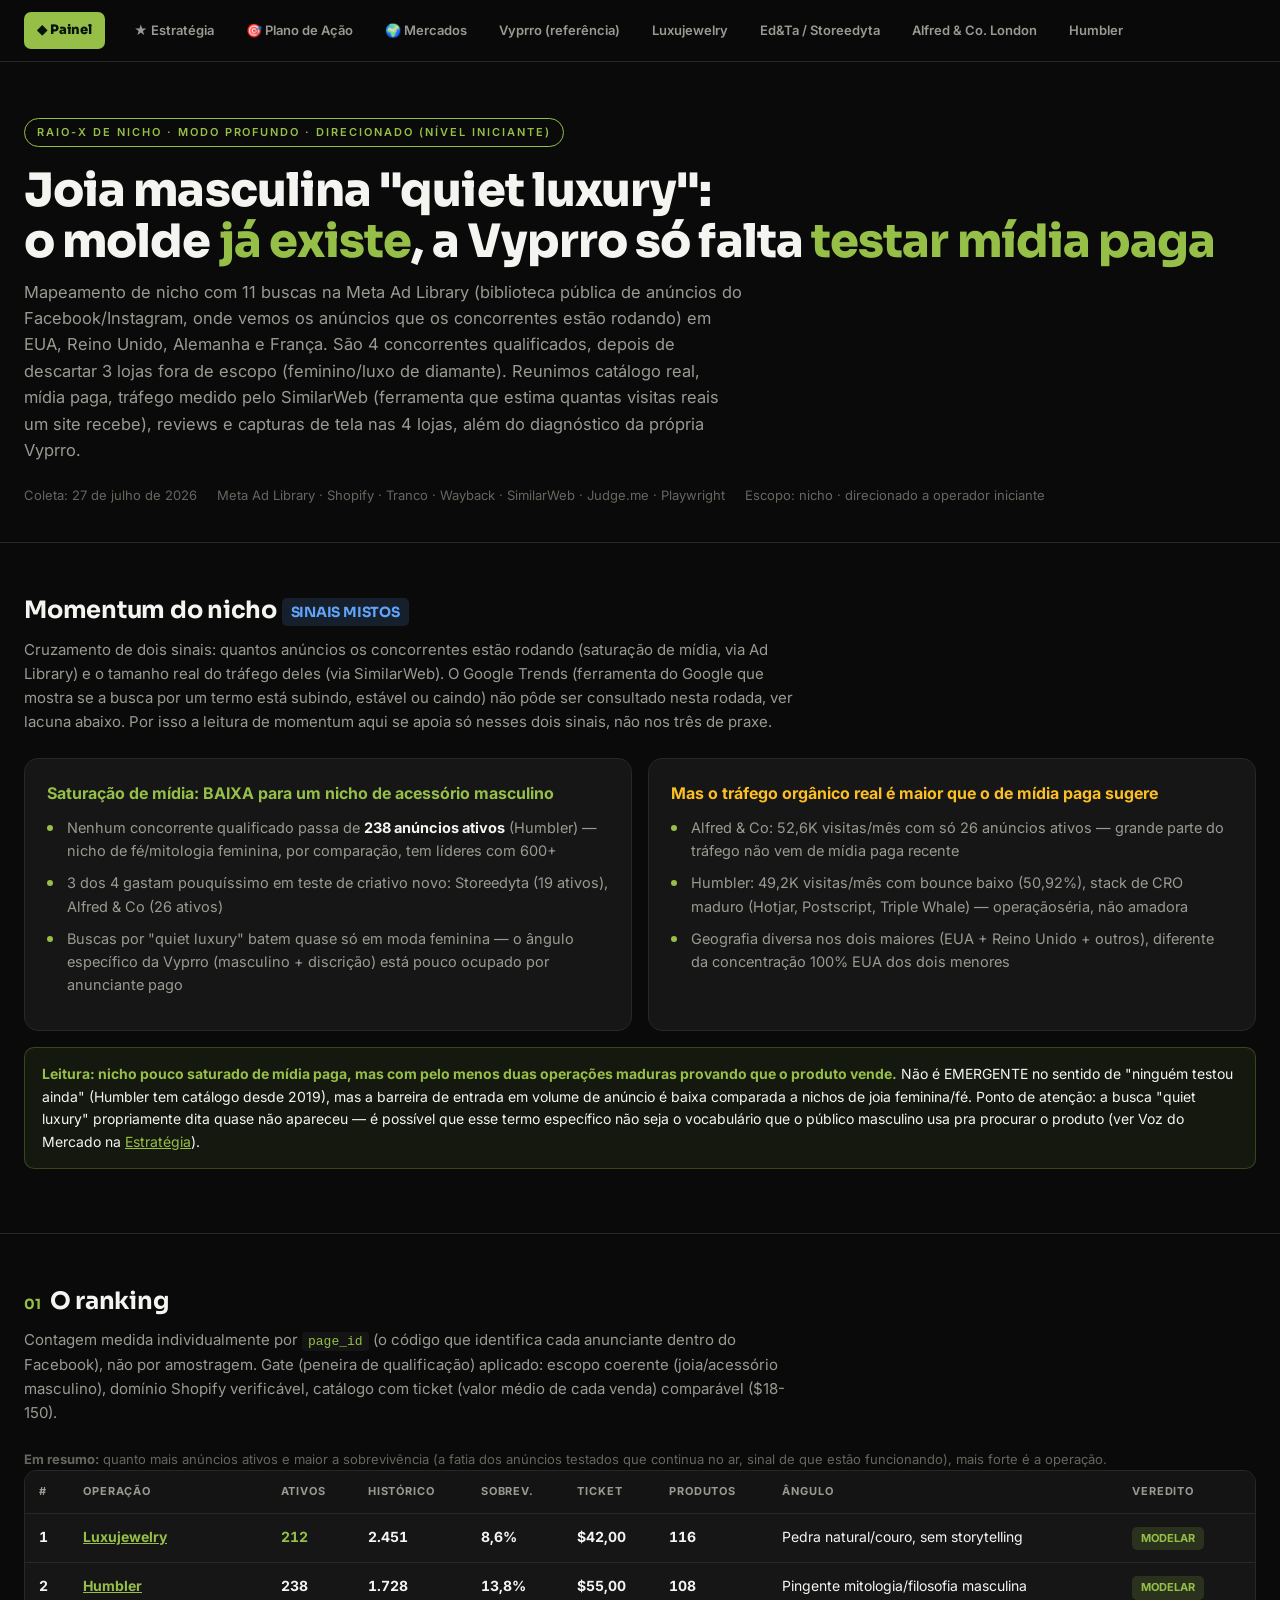
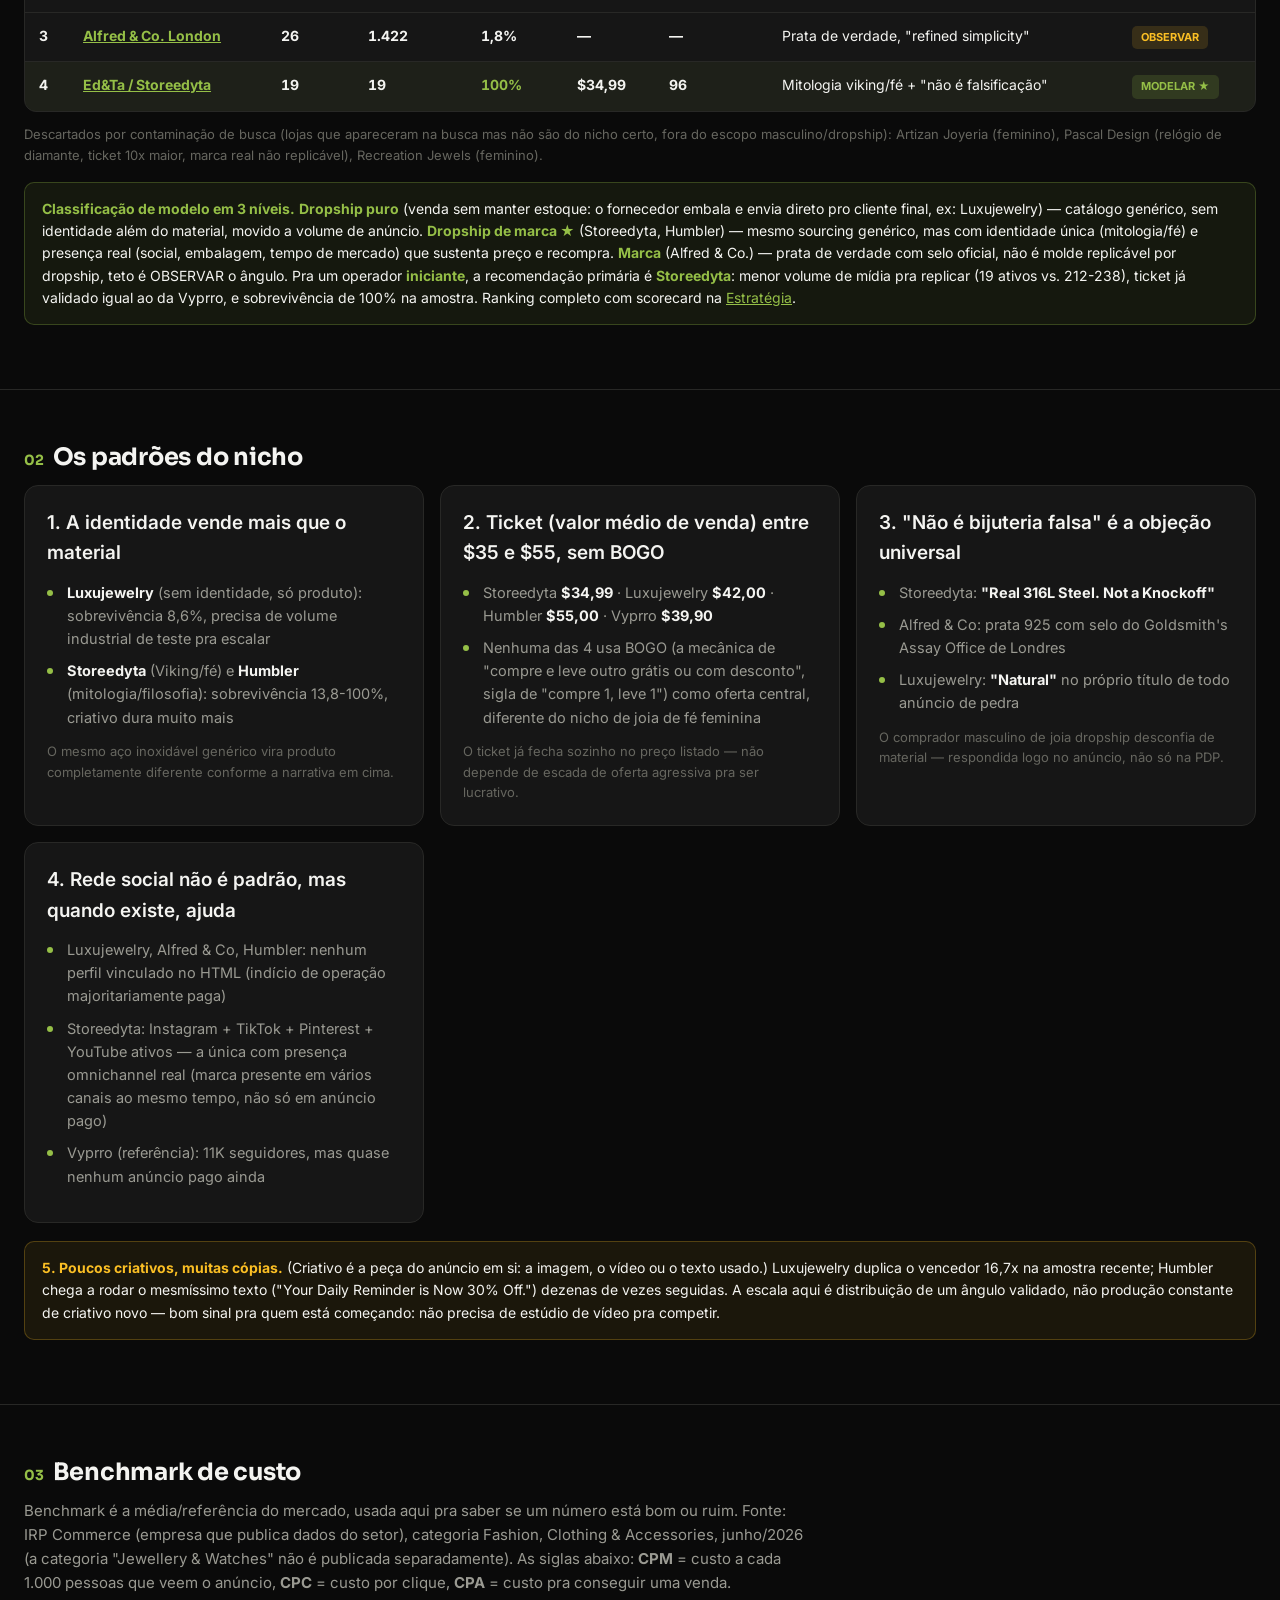
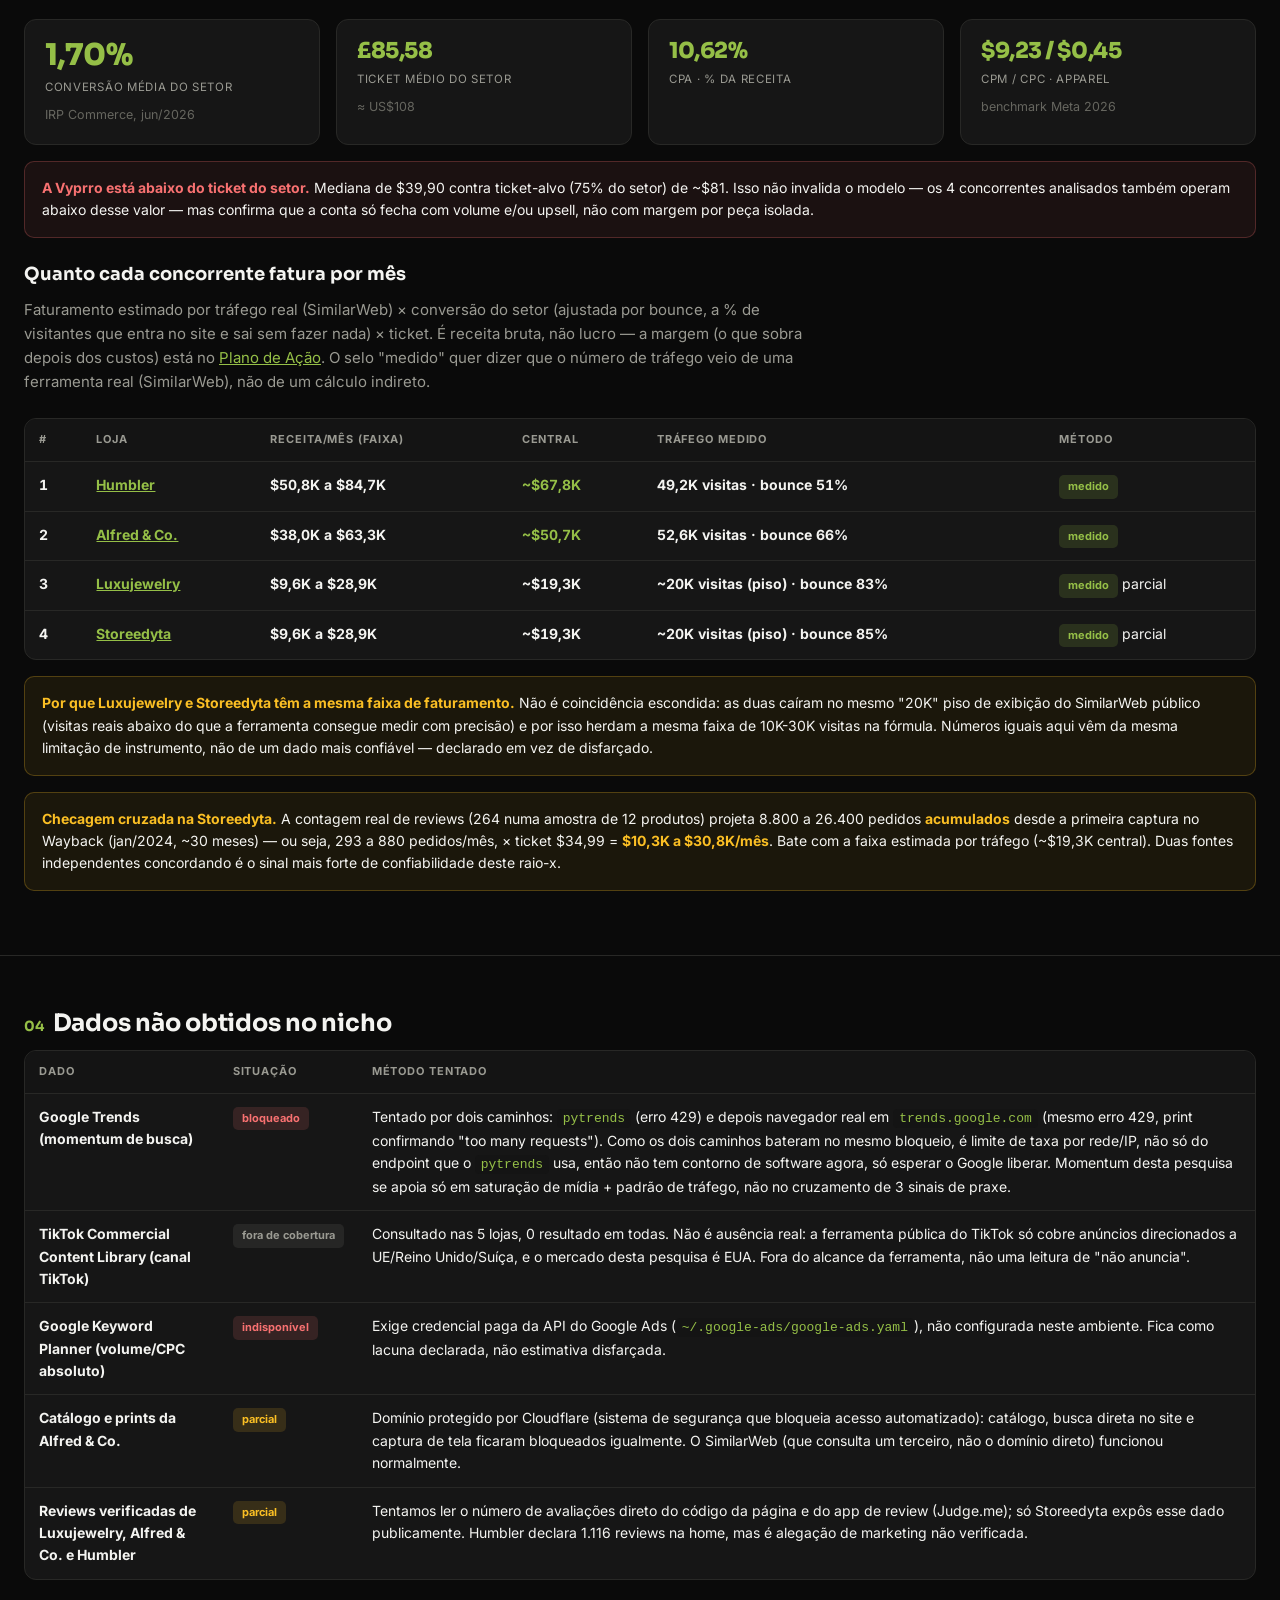
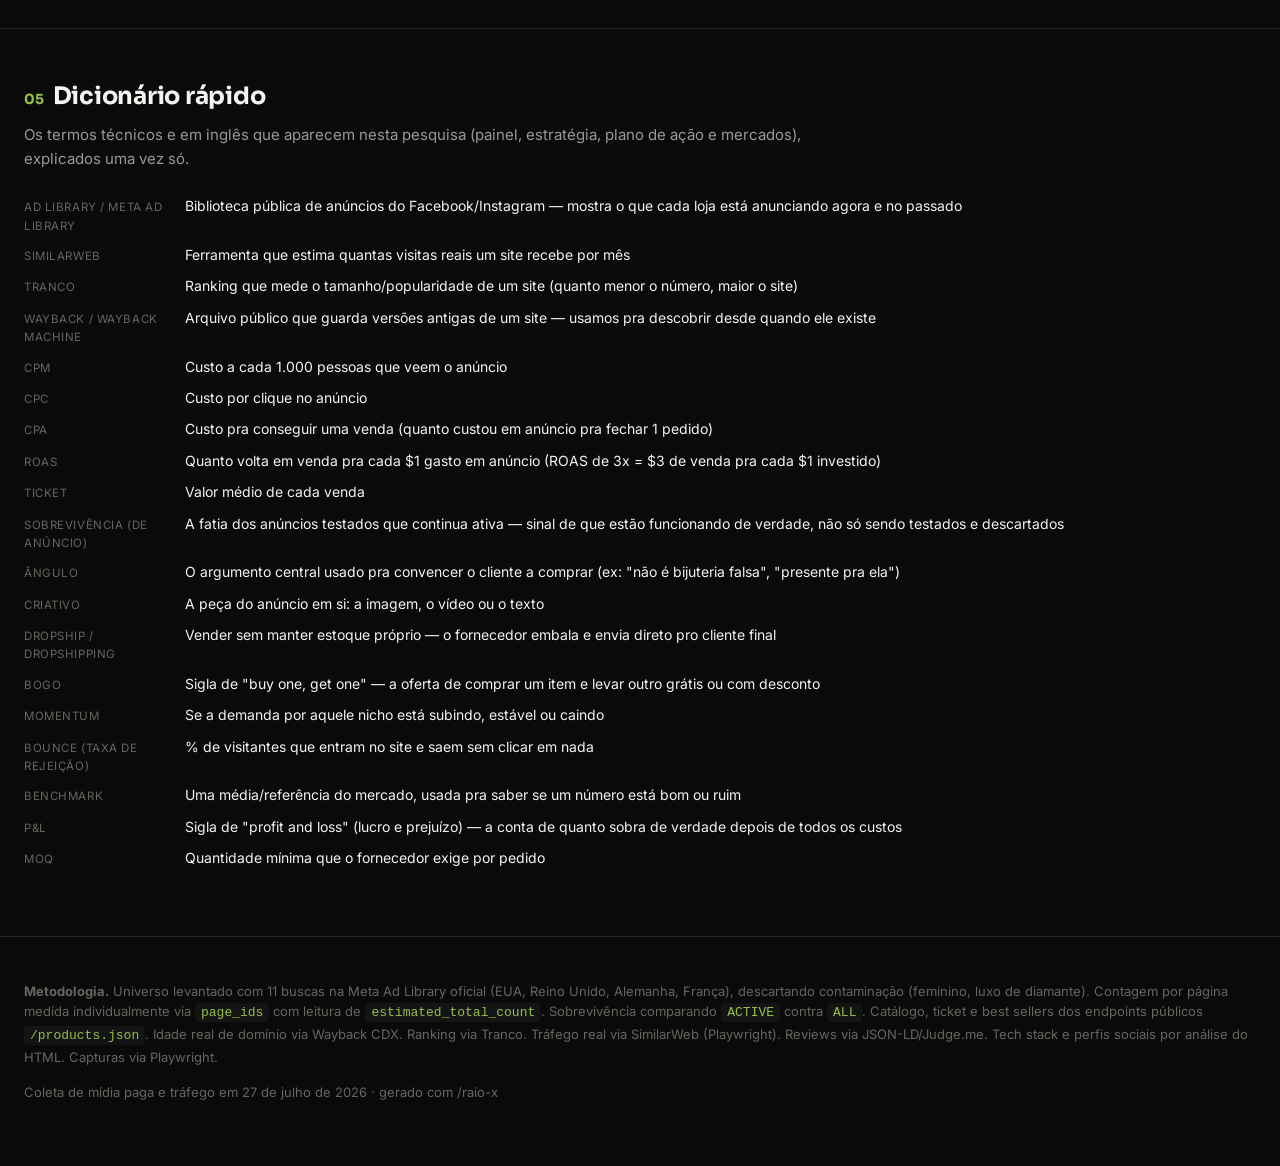
==== commit 837d6c99: "Adiciona canais Google Ads e TikTok, atualiza lacuna do Google Trends Google Ads Transparency Center" ====
--- a/Pesquisa - clique aqui.html
+++ b/Pesquisa - clique aqui.html
@@ -143,7 +143,8 @@
 <table>
 <thead><tr><th>Dado</th><th>Situação</th><th>Método tentado</th></tr></thead>
 <tbody>
-<tr><td><b>Google Trends (momentum de busca)</b></td><td><span class="pill p-c">bloqueado</span></td><td><code>pytrends</code> instalado e testado 2x nesta sessão; Google retornou erro 429 (limite de taxa) nas duas tentativas. Momentum desta pesquisa se apoia só em saturação de mídia + padrão de tráfego, não no cruzamento de 3 sinais de praxe.</td></tr>
+<tr><td><b>Google Trends (momentum de busca)</b></td><td><span class="pill p-c">bloqueado</span></td><td>Tentado por dois caminhos: <code>pytrends</code> (erro 429) e depois navegador real em <code>trends.google.com</code> (mesmo erro 429, print confirmando "too many requests"). Como os dois caminhos bateram no mesmo bloqueio, é limite de taxa por rede/IP, não só do endpoint que o <code>pytrends</code> usa, então não tem contorno de software agora, só esperar o Google liberar. Momentum desta pesquisa se apoia só em saturação de mídia + padrão de tráfego, não no cruzamento de 3 sinais de praxe.</td></tr>
+<tr><td><b>TikTok Commercial Content Library (canal TikTok)</b></td><td><span class="pill p-n">fora de cobertura</span></td><td>Consultado nas 5 lojas, 0 resultado em todas. Não é ausência real: a ferramenta pública do TikTok só cobre anúncios direcionados a UE/Reino Unido/Suíça, e o mercado desta pesquisa é EUA. Fora do alcance da ferramenta, não uma leitura de "não anuncia".</td></tr>
 <tr><td><b>Google Keyword Planner (volume/CPC absoluto)</b></td><td><span class="pill p-c">indisponível</span></td><td>Exige credencial paga da API do Google Ads (<code>~/.google-ads/google-ads.yaml</code>), não configurada neste ambiente. Fica como lacuna declarada, não estimativa disfarçada.</td></tr>
 <tr><td><b>Catálogo e prints da Alfred &amp; Co.</b></td><td><span class="pill p-b">parcial</span></td><td>Domínio protegido por Cloudflare (sistema de segurança que bloqueia acesso automatizado): catálogo, busca direta no site e captura de tela ficaram bloqueados igualmente. O SimilarWeb (que consulta um terceiro, não o domínio direto) funcionou normalmente.</td></tr>
 <tr><td><b>Reviews verificadas de Luxujewelry, Alfred &amp; Co. e Humbler</b></td><td><span class="pill p-b">parcial</span></td><td>Tentamos ler o número de avaliações direto do código da página e do app de review (Judge.me); só Storeedyta expôs esse dado publicamente. Humbler declara 1.116 reviews na home, mas é alegação de marketing não verificada.</td></tr>
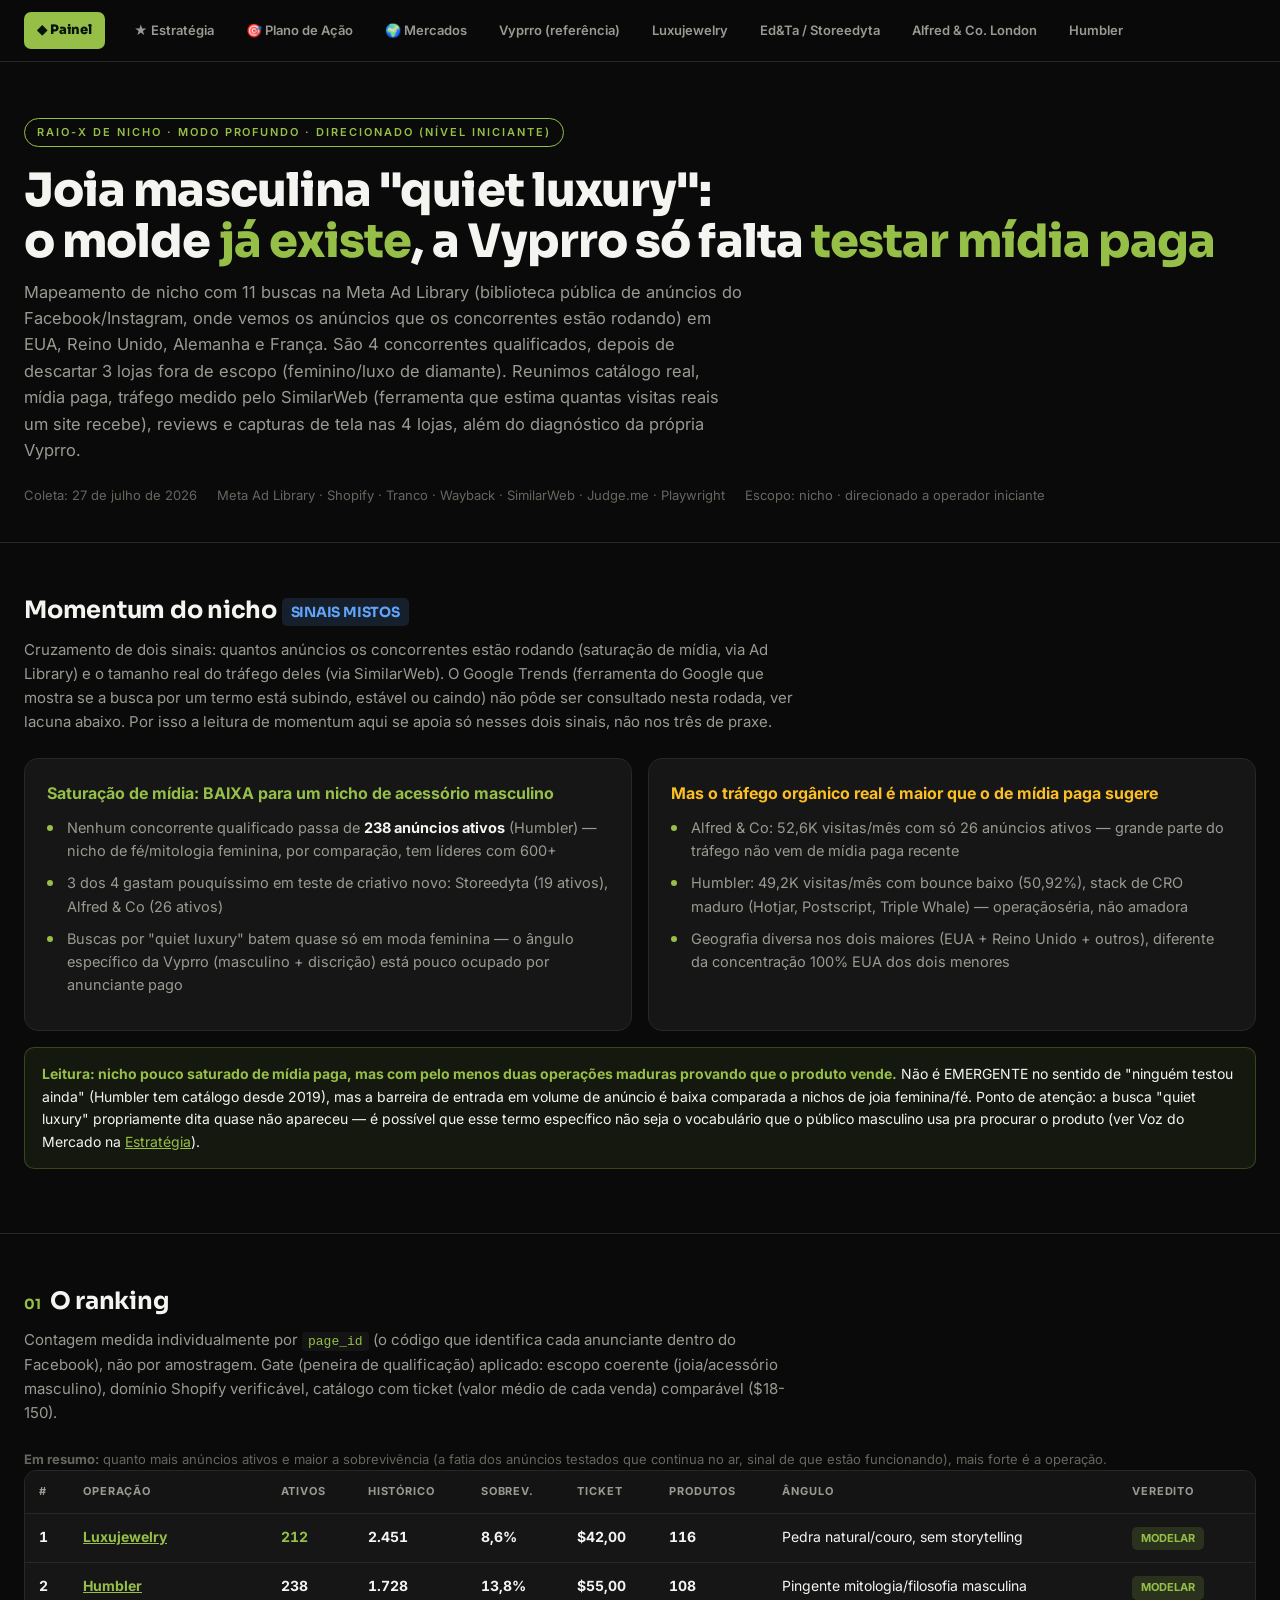
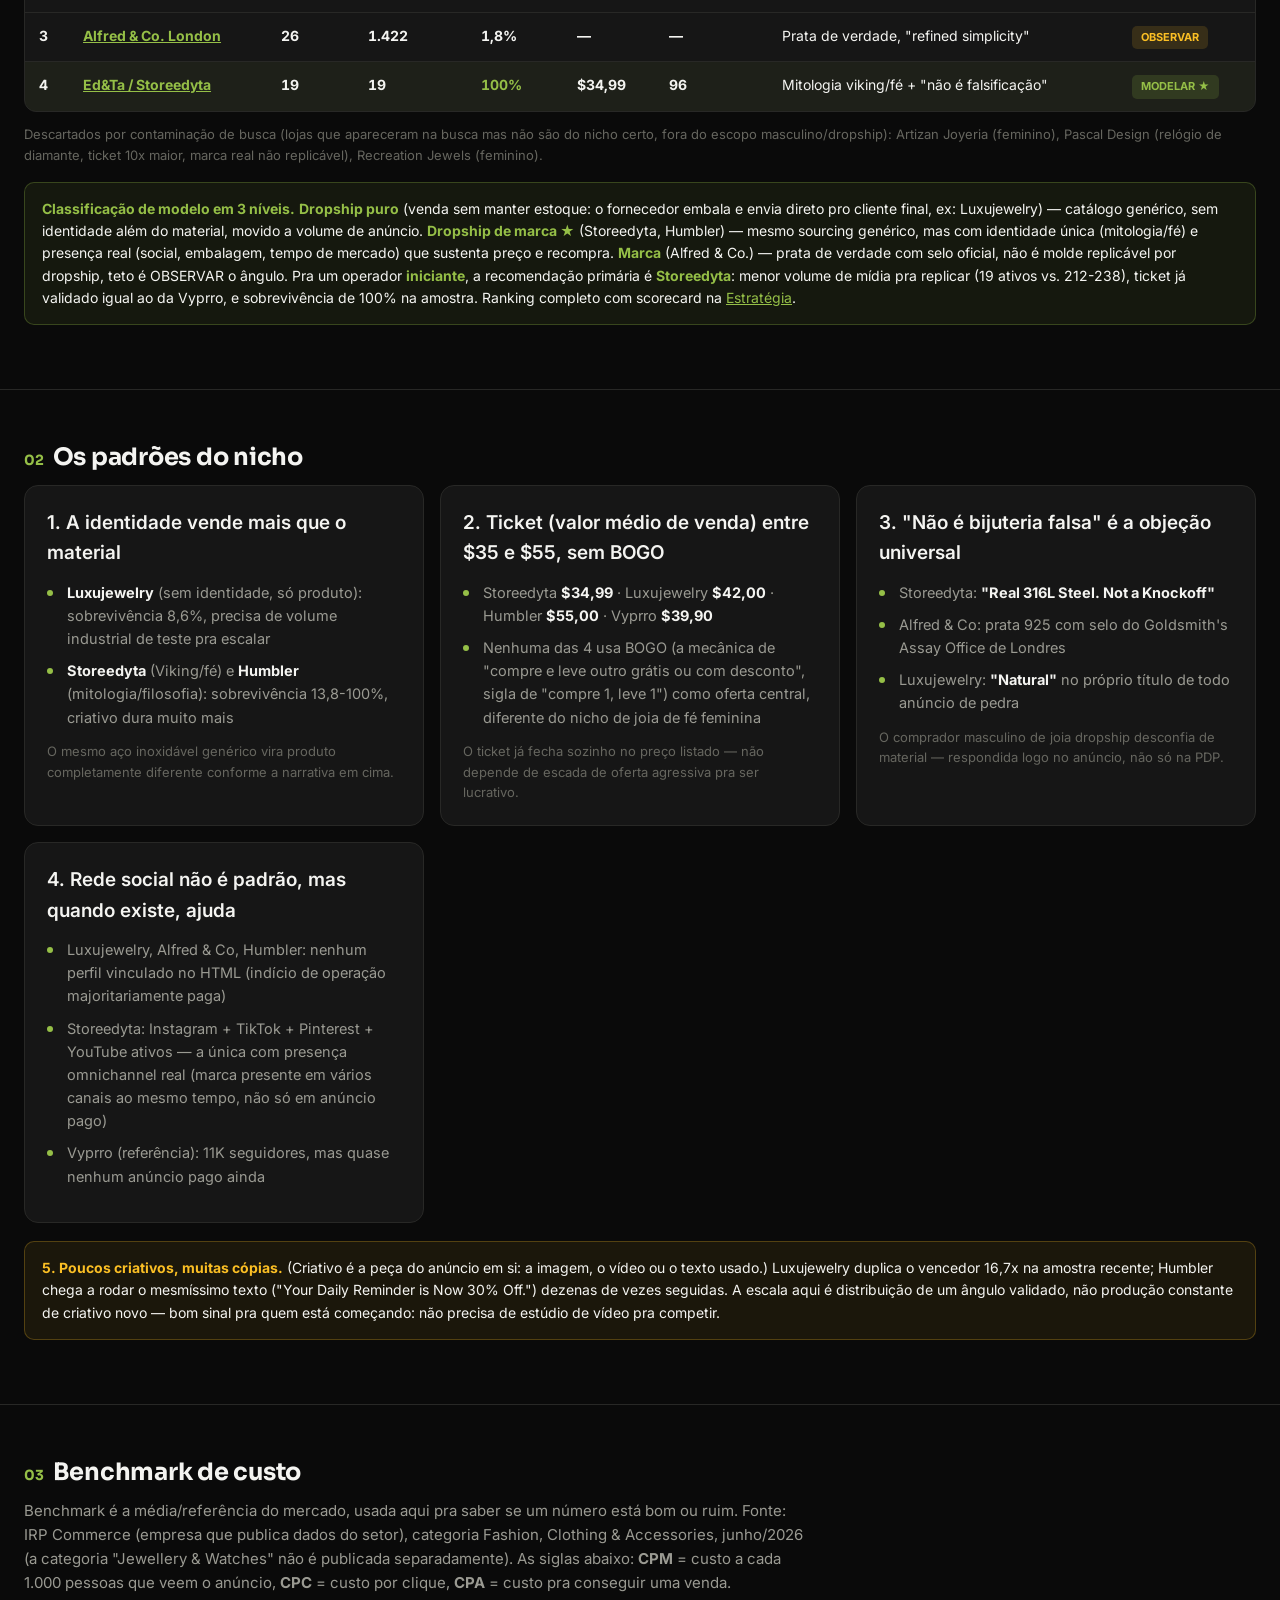
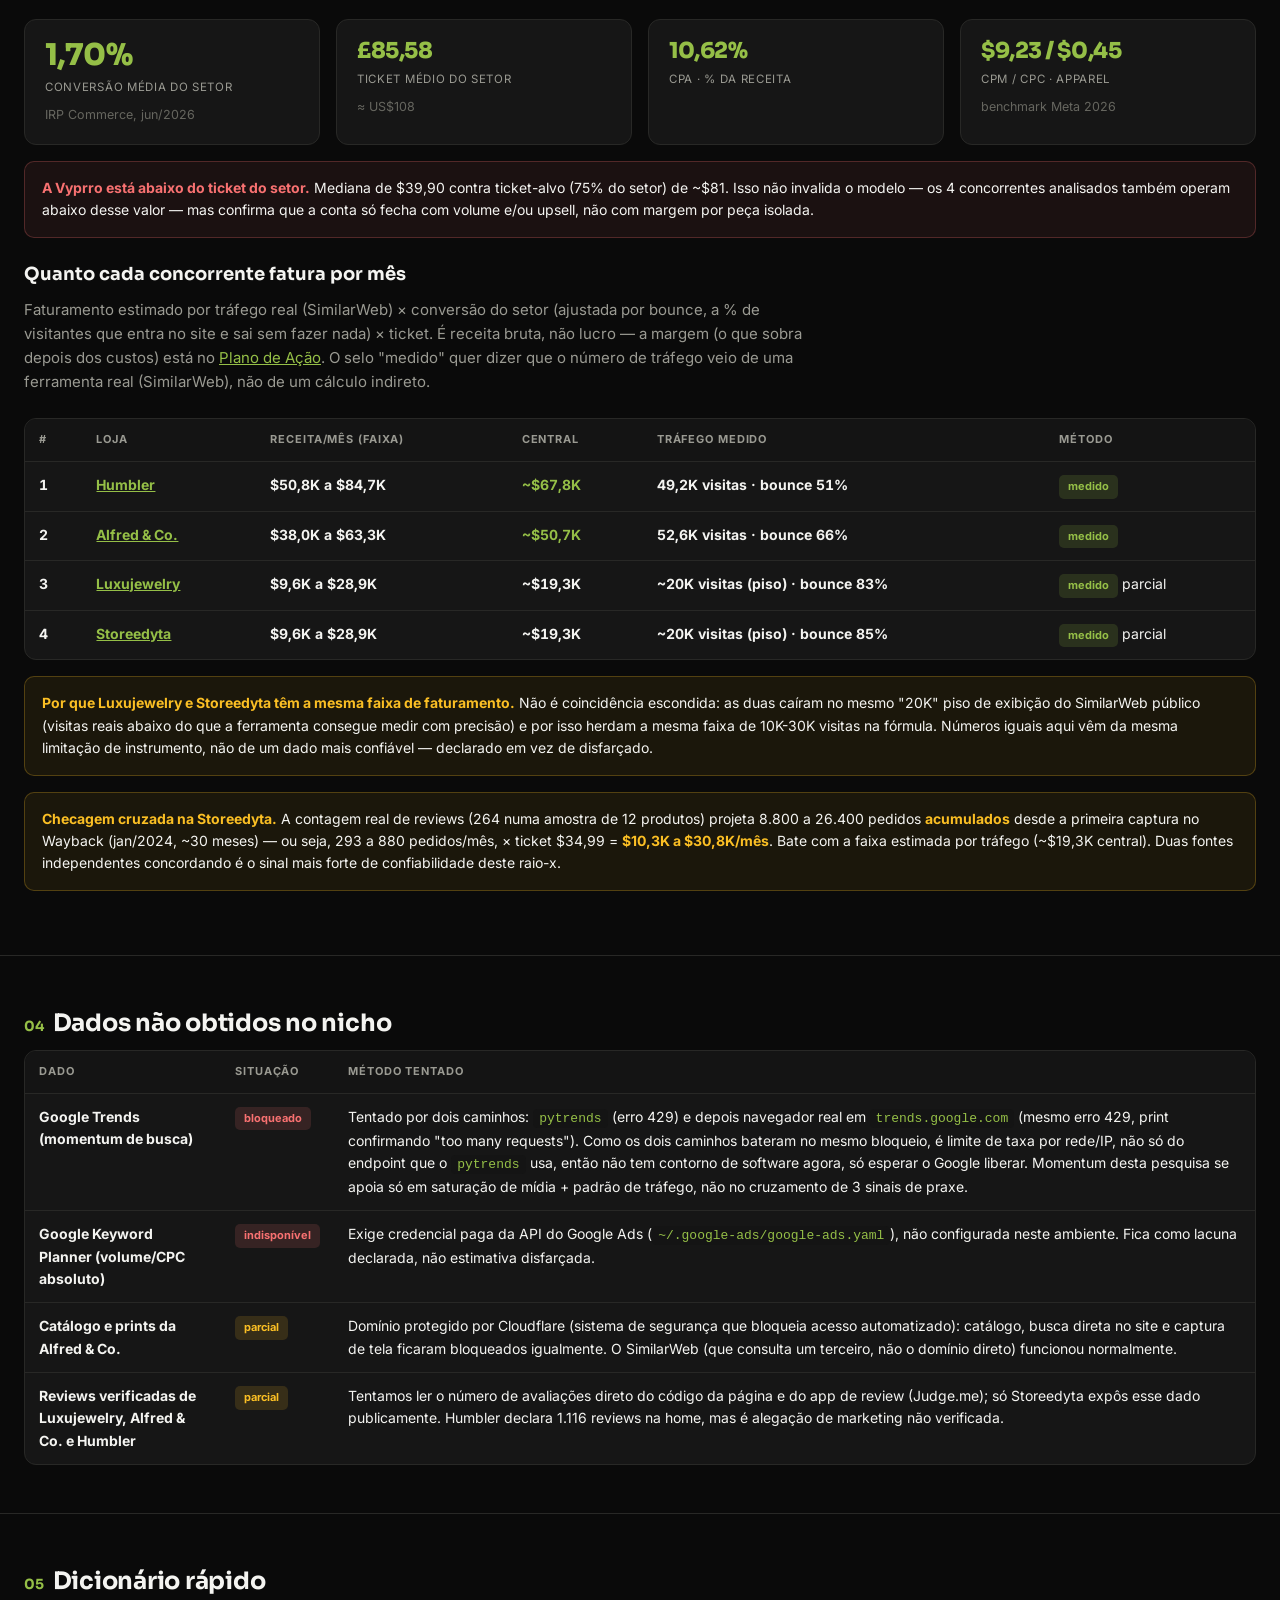
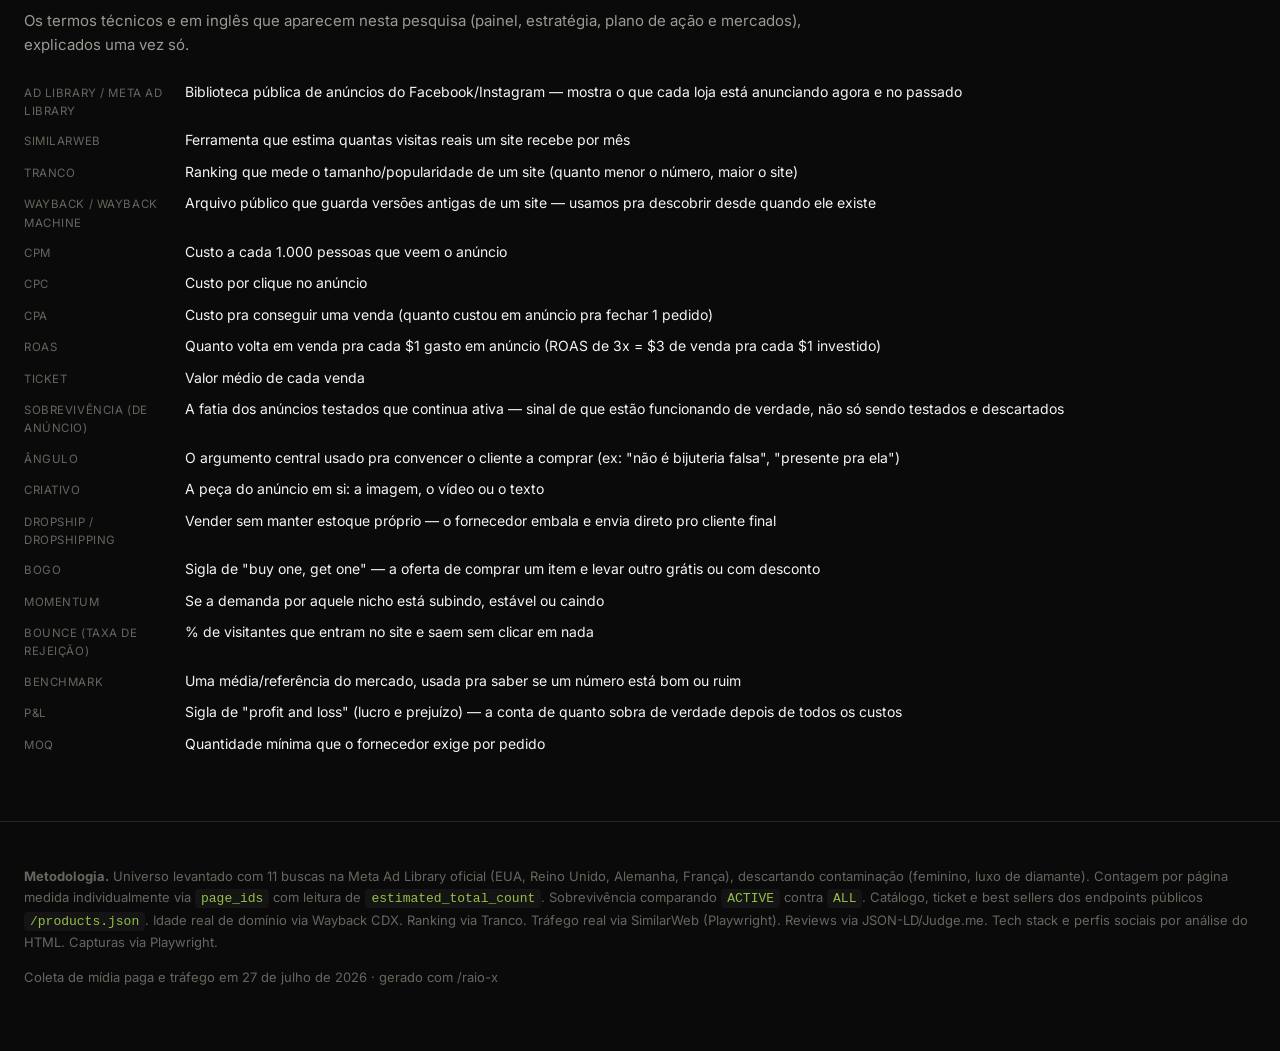
==== commit f6ef762f: "Remove TikTok e Bing da entrega (features descontinuadas na skill) TikTok Commercial Content Library" ====
--- a/Pesquisa - clique aqui.html
+++ b/Pesquisa - clique aqui.html
@@ -143,9 +143,7 @@
 <table>
 <thead><tr><th>Dado</th><th>Situação</th><th>Método tentado</th></tr></thead>
 <tbody>
-<tr><td><b>Google Trends (momentum de busca)</b></td><td><span class="pill p-c">bloqueado</span></td><td>Tentado por dois caminhos: <code>pytrends</code> (erro 429) e depois navegador real em <code>trends.google.com</code> (mesmo erro 429, print confirmando "too many requests"). Como os dois caminhos bateram no mesmo bloqueio, é limite de taxa por rede/IP, não só do endpoint que o <code>pytrends</code> usa, então não tem contorno de software agora, só esperar o Google liberar. Momentum desta pesquisa se apoia só em saturação de mídia + padrão de tráfego, não no cruzamento de 3 sinais de praxe.</td></tr>
-<tr><td><b>TikTok Commercial Content Library (canal TikTok)</b></td><td><span class="pill p-n">fora de cobertura</span></td><td>Consultado nas 5 lojas, 0 resultado em todas. Não é ausência real: a ferramenta pública do TikTok só cobre anúncios direcionados a UE/Reino Unido/Suíça, e o mercado desta pesquisa é EUA. Fora do alcance da ferramenta, não uma leitura de "não anuncia".</td></tr>
-<tr><td><b>Google Keyword Planner (volume/CPC absoluto)</b></td><td><span class="pill p-c">indisponível</span></td><td>Exige credencial paga da API do Google Ads (<code>~/.google-ads/google-ads.yaml</code>), não configurada neste ambiente. Fica como lacuna declarada, não estimativa disfarçada.</td></tr>
+<tr><td><b>Google Trends (momentum de busca)</b></td><td><span class="pill p-c">bloqueado</span></td><td>Tentado por dois caminhos: <code>pytrends</code> (erro 429) e depois navegador real em <code>trends.google.com</code> (mesmo erro 429, print confirmando "too many requests"). Como os dois caminhos bateram no mesmo bloqueio, é limite de taxa por rede/IP, não só do endpoint que o <code>pytrends</code> usa, então não tem contorno de software agora, só esperar o Google liberar. Momentum desta pesquisa se apoia só em saturação de mídia + padrão de tráfego, não no cruzamento de 3 sinais de praxe.</td></tr><tr><td><b>Google Keyword Planner (volume/CPC absoluto)</b></td><td><span class="pill p-c">indisponível</span></td><td>Exige credencial paga da API do Google Ads (<code>~/.google-ads/google-ads.yaml</code>), não configurada neste ambiente. Fica como lacuna declarada, não estimativa disfarçada.</td></tr>
 <tr><td><b>Catálogo e prints da Alfred &amp; Co.</b></td><td><span class="pill p-b">parcial</span></td><td>Domínio protegido por Cloudflare (sistema de segurança que bloqueia acesso automatizado): catálogo, busca direta no site e captura de tela ficaram bloqueados igualmente. O SimilarWeb (que consulta um terceiro, não o domínio direto) funcionou normalmente.</td></tr>
 <tr><td><b>Reviews verificadas de Luxujewelry, Alfred &amp; Co. e Humbler</b></td><td><span class="pill p-b">parcial</span></td><td>Tentamos ler o número de avaliações direto do código da página e do app de review (Judge.me); só Storeedyta expôs esse dado publicamente. Humbler declara 1.116 reviews na home, mas é alegação de marketing não verificada.</td></tr>
 </tbody>
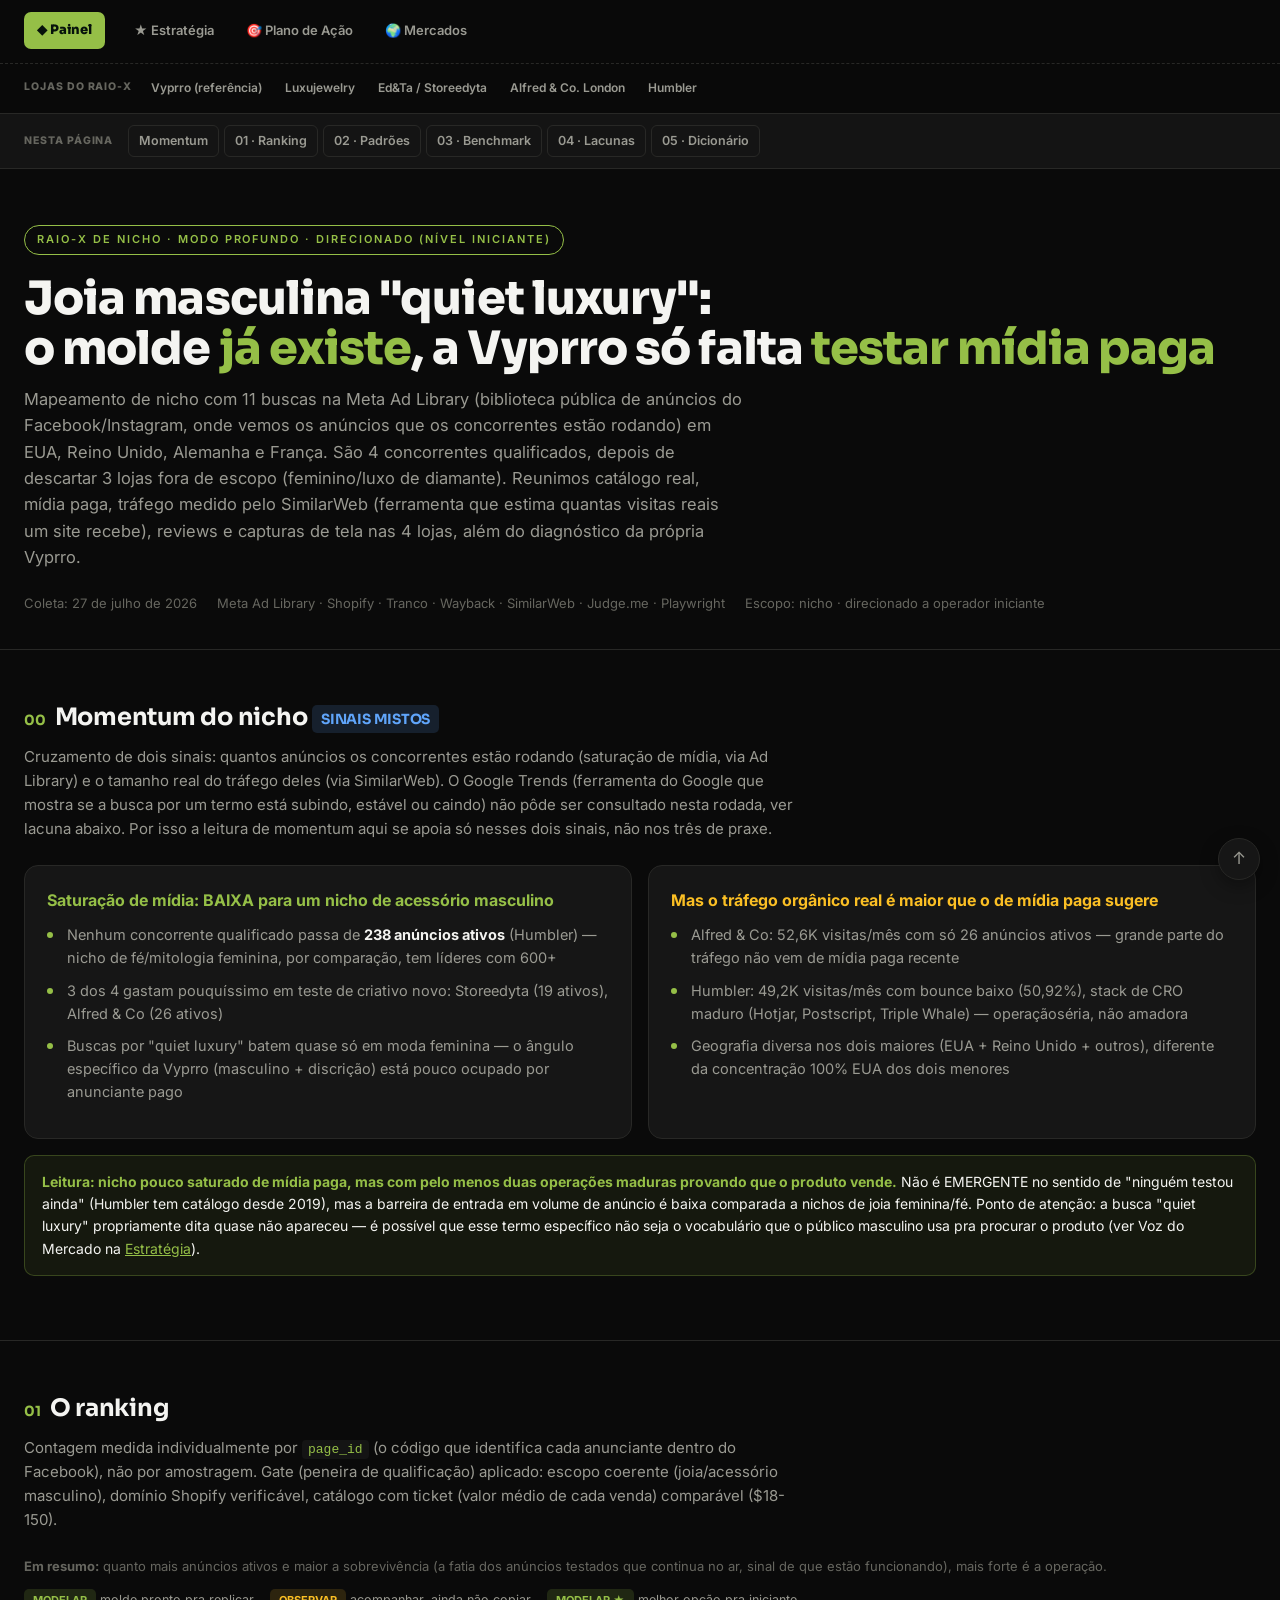
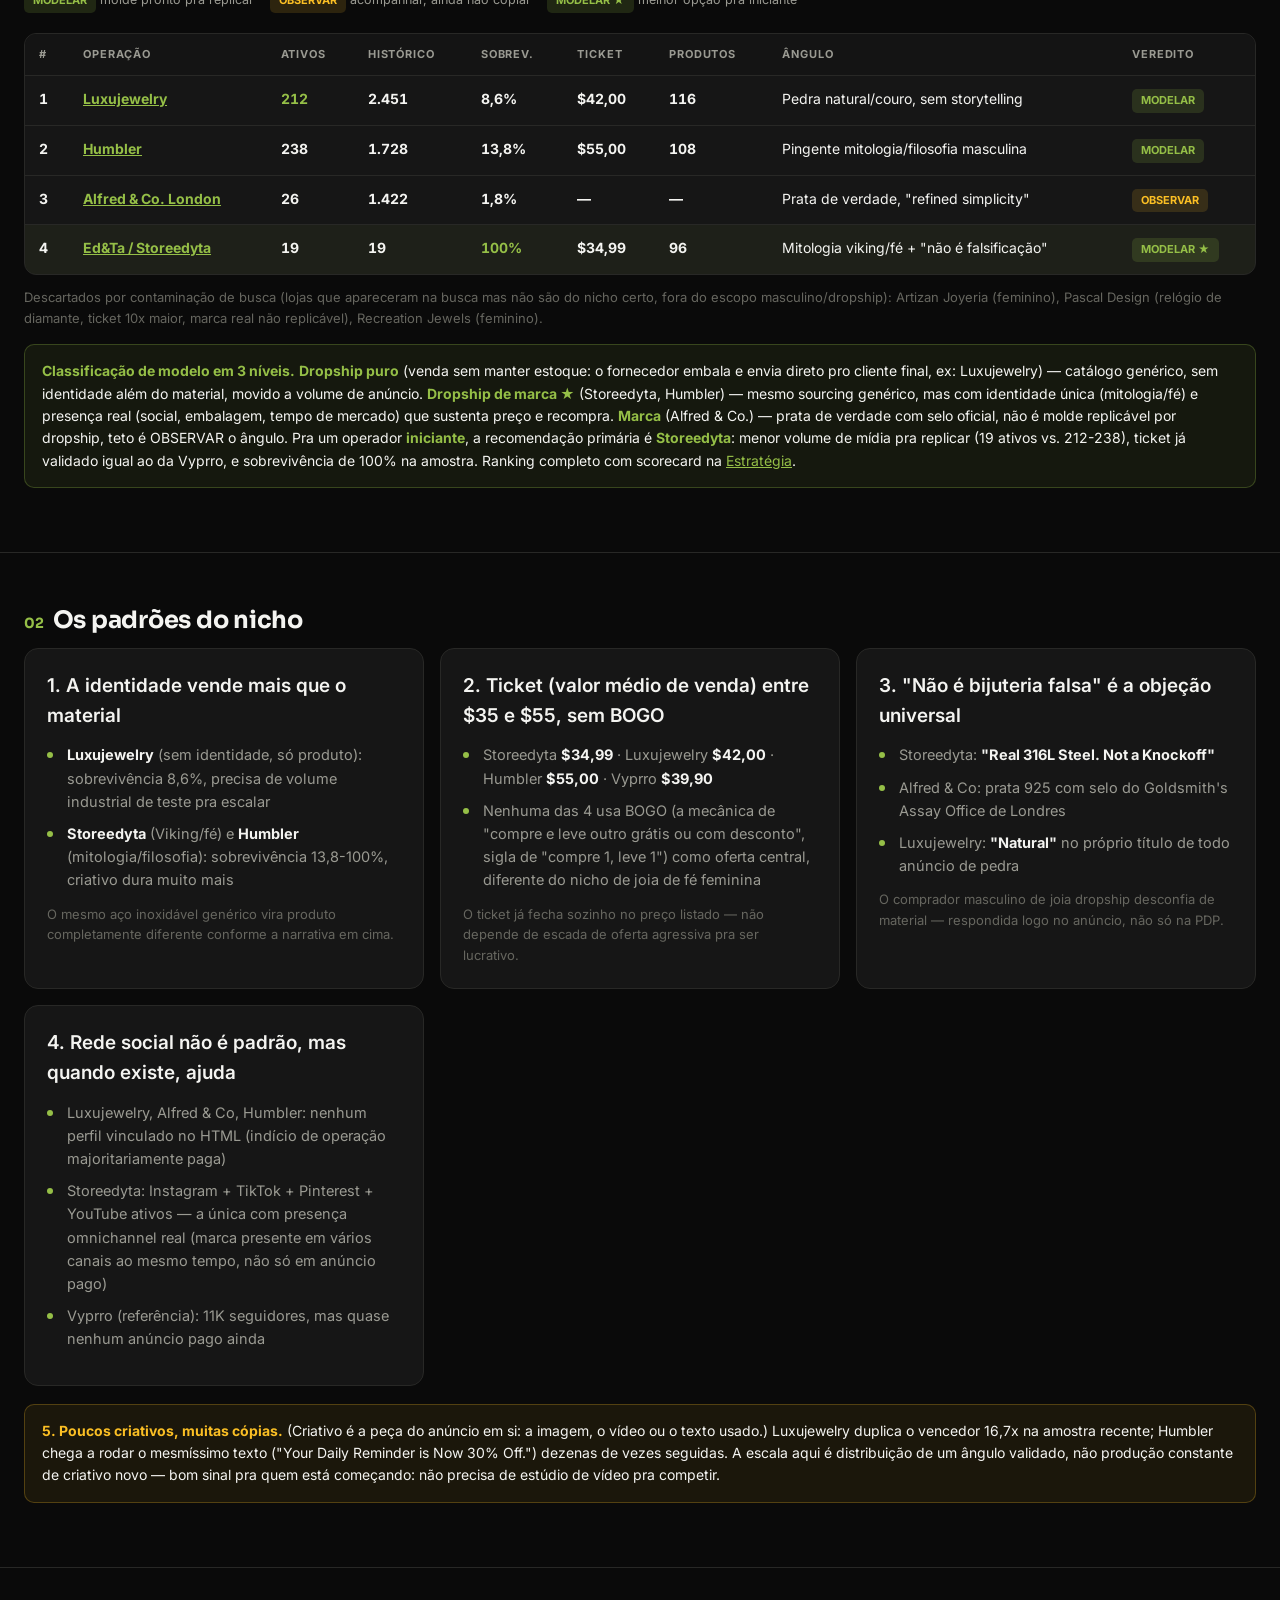
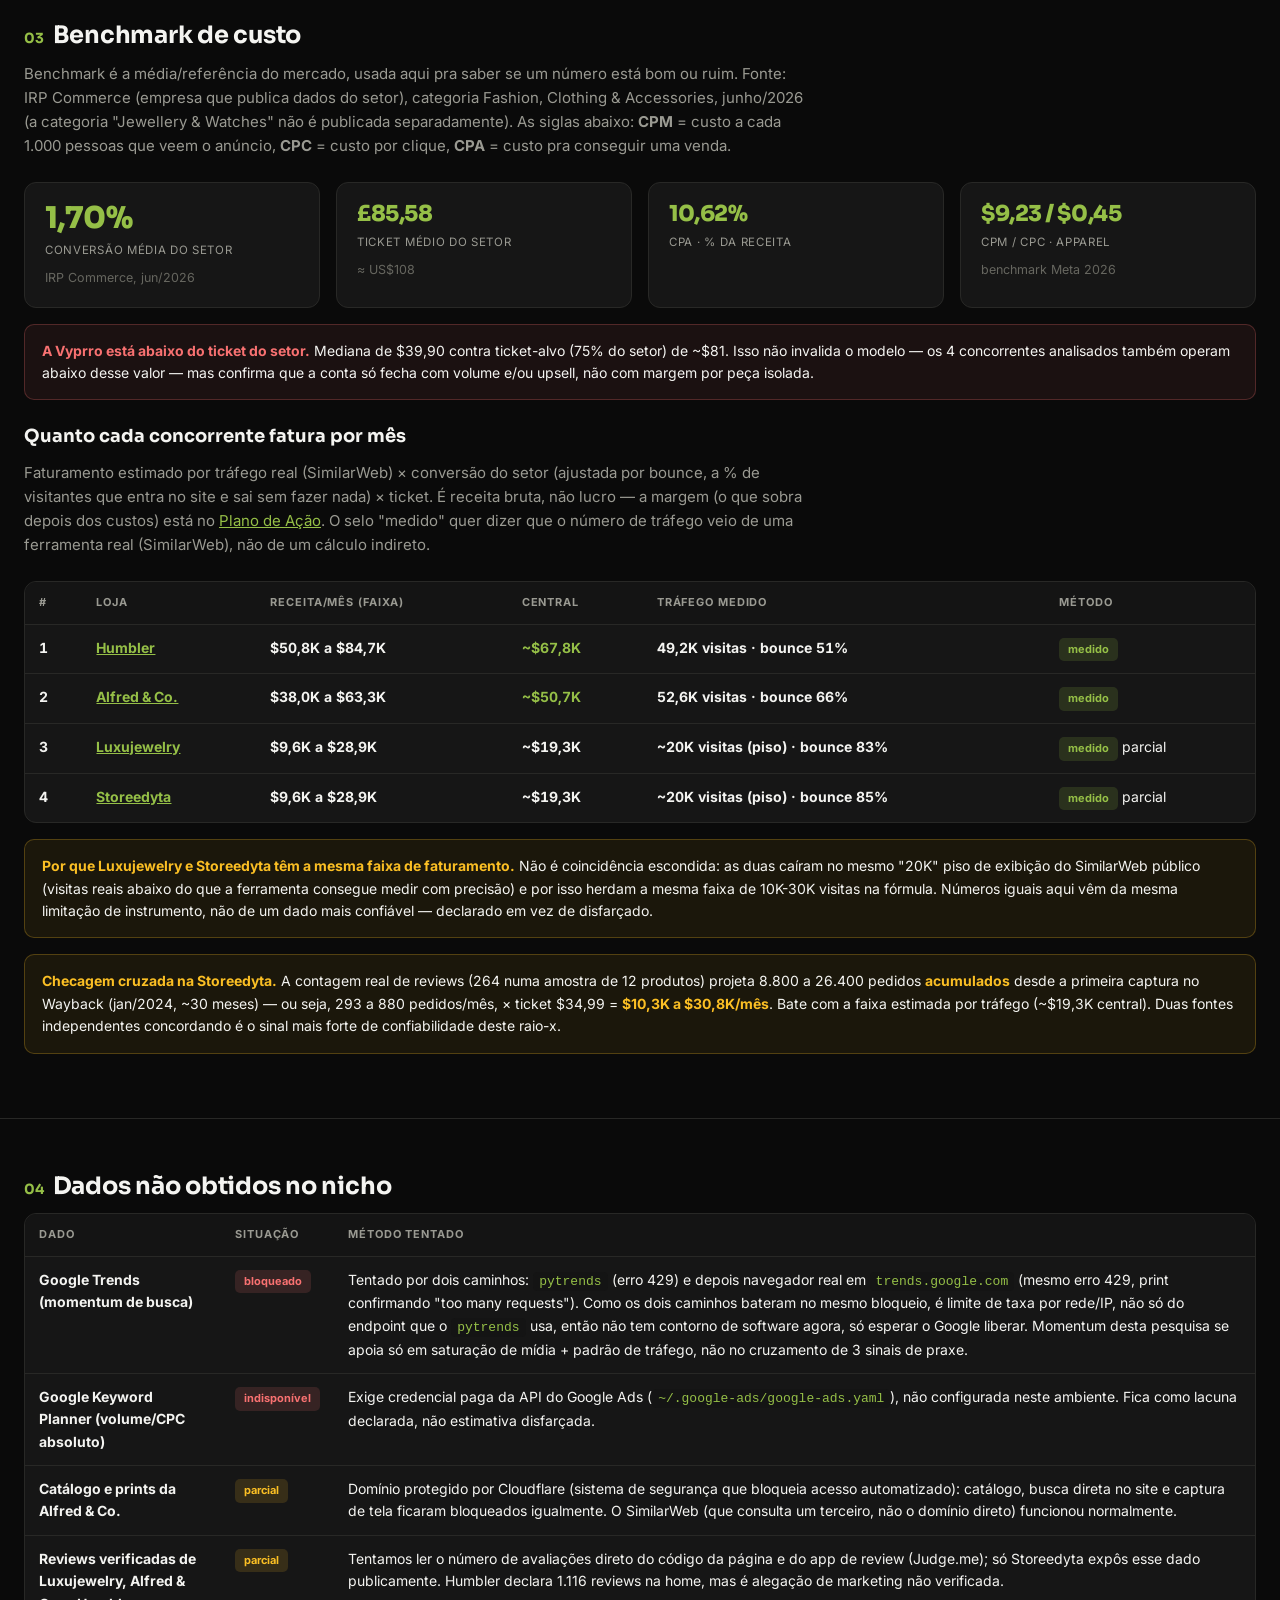
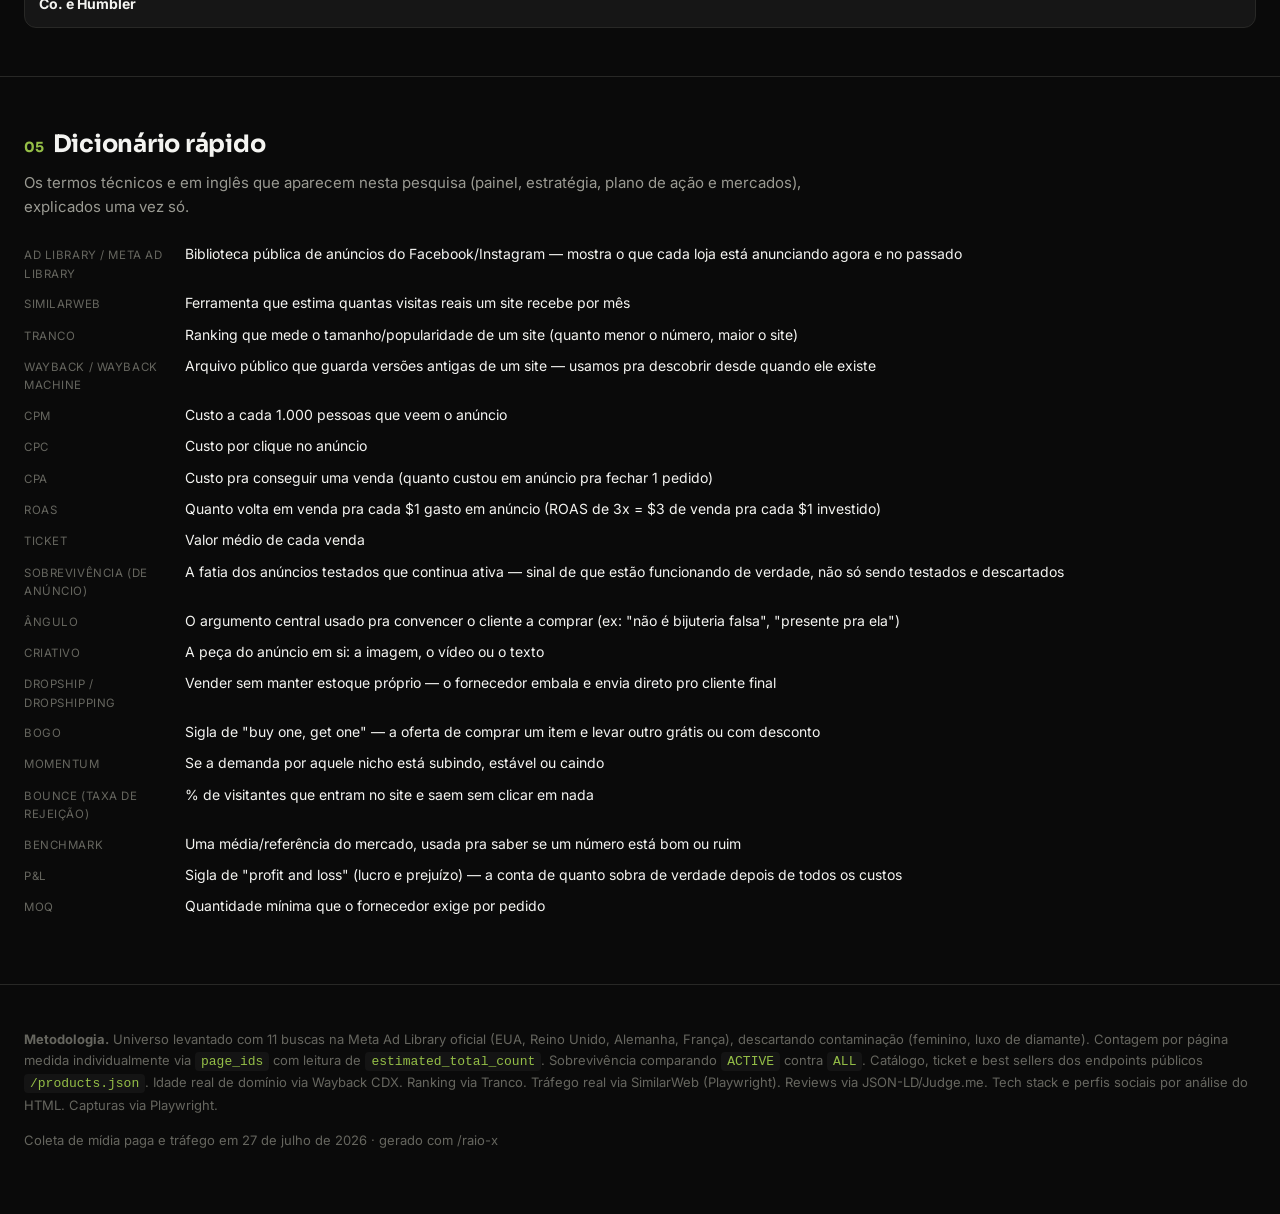
==== commit d236224d: "UX: aplica heuristicas de Nielsen na pagina principal e no menu do site - Menu: agrupa as 5 lojas co" ====
--- a/Pesquisa - clique aqui.html
+++ b/Pesquisa - clique aqui.html
@@ -7,11 +7,14 @@
 <link rel="stylesheet" href="paginas/estilo.css">
 </head>
 <body>
-<nav class="nav"><div class="wrap">
+<nav class="nav" id="top"><div class="wrap">
 <a href="Pesquisa%20-%20clique%20aqui.html" class="home on">◆ Painel</a>
 <a href="paginas/estrategia.html">★ Estratégia</a>
 <a href="paginas/plano-de-acao.html">🎯 Plano de Ação</a>
 <a href="paginas/mercados.html">🌍 Mercados</a>
+</div>
+<div class="wrap lojasnav">
+<span class="lbl">Lojas do raio-x</span>
 <a href="paginas/loja-vyprro.html">Vyprro (referência)</a>
 <a href="paginas/loja-luxujewelry.html">Luxujewelry</a>
 <a href="paginas/loja-storeedyta.html">Ed&amp;Ta / Storeedyta</a>
@@ -19,6 +22,16 @@
 <a href="paginas/loja-humbler.html">Humbler</a>
 </div></nav>
 
+<div class="toc"><div class="wrap">
+<span class="lbl">Nesta página</span>
+<a href="#momentum">Momentum</a>
+<a href="#ranking">01 · Ranking</a>
+<a href="#padroes">02 · Padrões</a>
+<a href="#benchmark">03 · Benchmark</a>
+<a href="#lacunas">04 · Lacunas</a>
+<a href="#dicionario">05 · Dicionário</a>
+</div></div>
+
 <header><div class="wrap">
 <div class="tag">Raio-X de nicho · modo profundo · direcionado (nível iniciante)</div>
 <h1>Joia masculina "quiet luxury":<br>o molde <em>já existe</em>, a Vyprro só falta <em>testar mídia paga</em></h1>
@@ -26,8 +39,8 @@
 <div class="meta"><span>Coleta: 27 de julho de 2026</span><span>Meta Ad Library · Shopify · Tranco · Wayback · SimilarWeb · Judge.me · Playwright</span><span>Escopo: nicho · direcionado a operador iniciante</span></div>
 </div></header>
 
-<section><div class="wrap">
-<h2>Momentum do nicho <span class="pill p-i" style="font-size:14px;vertical-align:middle">SINAIS MISTOS</span></h2>
+<section id="momentum"><div class="wrap">
+<h2><span class="n">00</span>Momentum do nicho <span class="pill p-i" style="font-size:14px;vertical-align:middle">SINAIS MISTOS</span></h2>
 <p class="lead">Cruzamento de dois sinais: quantos anúncios os concorrentes estão rodando (saturação de mídia, via Ad Library) e o tamanho real do tráfego deles (via SimilarWeb). O Google Trends (ferramenta do Google que mostra se a busca por um termo está subindo, estável ou caindo) não pôde ser consultado nesta rodada, ver lacuna abaixo. Por isso a leitura de momentum aqui se apoia só nesses dois sinais, não nos três de praxe.</p>
 <div class="grid g2">
 <div class="card">
@@ -50,13 +63,18 @@
 <div class="note good"><b>Leitura: nicho pouco saturado de mídia paga, mas com pelo menos duas operações maduras provando que o produto vende.</b> Não é EMERGENTE no sentido de "ninguém testou ainda" (Humbler tem catálogo desde 2019), mas a barreira de entrada em volume de anúncio é baixa comparada a nichos de joia feminina/fé. Ponto de atenção: a busca "quiet luxury" propriamente dita quase não apareceu — é possível que esse termo específico não seja o vocabulário que o público masculino usa pra procurar o produto (ver Voz do Mercado na <a href="paginas/estrategia.html">Estratégia</a>).</div>
 </div></section>
 
-<section><div class="wrap">
+<section id="ranking"><div class="wrap">
 <h2><span class="n">01</span>O ranking</h2>
 <p class="lead">Contagem medida individualmente por <code>page_id</code> (o código que identifica cada anunciante dentro do Facebook), não por amostragem. Gate (peneira de qualificação) aplicado: escopo coerente (joia/acessório masculino), domínio Shopify verificável, catálogo com ticket (valor médio de cada venda) comparável ($18-150).</p>
 <p style="color:var(--dim2);font-size:13px;margin-top:6px"><b>Em resumo:</b> quanto mais anúncios ativos e maior a sobrevivência (a fatia dos anúncios testados que continua no ar, sinal de que estão funcionando), mais forte é a operação.</p>
+<div class="legend">
+<span><span class="pill p-a">MODELAR</span> molde pronto pra replicar</span>
+<span><span class="pill p-b">OBSERVAR</span> acompanhar, ainda não copiar</span>
+<span><span class="pill p-a">MODELAR ★</span> melhor opção pra iniciante</span>
+</div>
 <div class="tblwrap">
 <table>
-<thead><tr><th>#</th><th>Operação</th><th>Ativos</th><th>Histórico</th><th>Sobrev.</th><th>Ticket</th><th>Produtos</th><th>Ângulo</th><th>Veredito</th></tr></thead>
+<thead><tr><th>#</th><th>Operação</th><th title="Anúncios ativos no momento da coleta">Ativos</th><th title="Total de anúncios já veiculados (ativos + pausados) desde o início">Histórico</th><th title="Sobrevivência: fatia dos anúncios testados que segue ativa">Sobrev.</th><th title="Ticket médio de venda">Ticket</th><th>Produtos</th><th title="Argumento central usado pra convencer o cliente a comprar">Ângulo</th><th>Veredito</th></tr></thead>
 <tbody>
 <tr><td class="num">1</td><td><b><a href="paginas/loja-luxujewelry.html">Luxujewelry</a></b></td><td class="num up">212</td><td class="num">2.451</td><td class="num">8,6%</td><td class="num">$42,00</td><td class="num">116</td><td>Pedra natural/couro, sem storytelling</td><td><span class="pill p-a">MODELAR</span></td></tr>
 <tr><td class="num">2</td><td><b><a href="paginas/loja-humbler.html">Humbler</a></b></td><td class="num">238</td><td class="num">1.728</td><td class="num">13,8%</td><td class="num">$55,00</td><td class="num">108</td><td>Pingente mitologia/filosofia masculina</td><td><span class="pill p-a">MODELAR</span></td></tr>
@@ -69,7 +87,7 @@
 <div class="note good" style="margin-top:16px"><b>Classificação de modelo em 3 níveis.</b> <b>Dropship puro</b> (venda sem manter estoque: o fornecedor embala e envia direto pro cliente final, ex: Luxujewelry) — catálogo genérico, sem identidade além do material, movido a volume de anúncio. <b>Dropship de marca ★</b> (Storeedyta, Humbler) — mesmo sourcing genérico, mas com identidade única (mitologia/fé) e presença real (social, embalagem, tempo de mercado) que sustenta preço e recompra. <b>Marca</b> (Alfred &amp; Co.) — prata de verdade com selo oficial, não é molde replicável por dropship, teto é OBSERVAR o ângulo. Pra um operador <b>iniciante</b>, a recomendação primária é <b>Storeedyta</b>: menor volume de mídia pra replicar (19 ativos vs. 212-238), ticket já validado igual ao da Vyprro, e sobrevivência de 100% na amostra. Ranking completo com scorecard na <a href="paginas/estrategia.html">Estratégia</a>.</div>
 </div></section>
 
-<section><div class="wrap">
+<section id="padroes"><div class="wrap">
 <h2><span class="n">02</span>Os padrões do nicho</h2>
 <div class="grid g2">
 <div class="card">
@@ -109,7 +127,7 @@
 <div class="note" style="margin-top:18px"><b>5. Poucos criativos, muitas cópias.</b> (Criativo é a peça do anúncio em si: a imagem, o vídeo ou o texto usado.) Luxujewelry duplica o vencedor 16,7x na amostra recente; Humbler chega a rodar o mesmíssimo texto ("Your Daily Reminder is Now 30% Off.") dezenas de vezes seguidas. A escala aqui é distribuição de um ângulo validado, não produção constante de criativo novo — bom sinal pra quem está começando: não precisa de estúdio de vídeo pra competir.</div>
 </div></section>
 
-<section><div class="wrap">
+<section id="benchmark"><div class="wrap">
 <h2><span class="n">03</span>Benchmark de custo</h2>
 <p class="lead">Benchmark é a média/referência do mercado, usada aqui pra saber se um número está bom ou ruim. Fonte: IRP Commerce (empresa que publica dados do setor), categoria Fashion, Clothing &amp; Accessories, junho/2026 (a categoria "Jewellery &amp; Watches" não é publicada separadamente). As siglas abaixo: <b>CPM</b> = custo a cada 1.000 pessoas que veem o anúncio, <b>CPC</b> = custo por clique, <b>CPA</b> = custo pra conseguir uma venda.</p>
 <div class="grid g4">
@@ -124,7 +142,7 @@
 <p class="lead">Faturamento estimado por tráfego real (SimilarWeb) × conversão do setor (ajustada por bounce, a % de visitantes que entra no site e sai sem fazer nada) × ticket. É receita bruta, não lucro — a margem (o que sobra depois dos custos) está no <a href="paginas/plano-de-acao.html">Plano de Ação</a>. O selo "medido" quer dizer que o número de tráfego veio de uma ferramenta real (SimilarWeb), não de um cálculo indireto.</p>
 <div class="tblwrap">
 <table>
-<thead><tr><th>#</th><th>Loja</th><th>Receita/mês (faixa)</th><th>Central</th><th>Tráfego medido</th><th>Método</th></tr></thead>
+<thead><tr><th>#</th><th>Loja</th><th>Receita/mês (faixa)</th><th title="Estimativa central da faixa de receita">Central</th><th>Tráfego medido</th><th title="Como o número foi calculado: medido direto pelo SimilarWeb ou estimativa parcial">Método</th></tr></thead>
 <tbody>
 <tr><td class="num">1</td><td><b><a href="paginas/loja-humbler.html">Humbler</a></b></td><td class="num">$50,8K a $84,7K</td><td class="num up">~$67,8K</td><td class="num">49,2K visitas · bounce 51%</td><td><span class="pill p-a">medido</span></td></tr>
 <tr><td class="num">2</td><td><b><a href="paginas/loja-alfredco.html">Alfred &amp; Co.</a></b></td><td class="num">$38,0K a $63,3K</td><td class="num up">~$50,7K</td><td class="num">52,6K visitas · bounce 66%</td><td><span class="pill p-a">medido</span></td></tr>
@@ -137,7 +155,7 @@
 <div class="note"><b>Checagem cruzada na Storeedyta.</b> A contagem real de reviews (264 numa amostra de 12 produtos) projeta 8.800 a 26.400 pedidos <b>acumulados</b> desde a primeira captura no Wayback (jan/2024, ~30 meses) — ou seja, 293 a 880 pedidos/mês, × ticket $34,99 = <b>$10,3K a $30,8K/mês</b>. Bate com a faixa estimada por tráfego (~$19,3K central). Duas fontes independentes concordando é o sinal mais forte de confiabilidade deste raio-x.</div>
 </div></section>
 
-<section><div class="wrap">
+<section id="lacunas"><div class="wrap">
 <h2><span class="n">04</span>Dados não obtidos no nicho</h2>
 <div class="tblwrap">
 <table>
@@ -151,7 +169,7 @@
 </div>
 </div></section>
 
-<section><div class="wrap">
+<section id="dicionario"><div class="wrap">
 <h2><span class="n">05</span>Dicionário rápido</h2>
 <p class="lead">Os termos técnicos e em inglês que aparecem nesta pesquisa (painel, estratégia, plano de ação e mercados), explicados uma vez só.</p>
 <dl class="kv">
@@ -181,4 +199,5 @@
 <p><b>Metodologia.</b> Universo levantado com 11 buscas na Meta Ad Library oficial (EUA, Reino Unido, Alemanha, França), descartando contaminação (feminino, luxo de diamante). Contagem por página medida individualmente via <code>page_ids</code> com leitura de <code>estimated_total_count</code>. Sobrevivência comparando <code>ACTIVE</code> contra <code>ALL</code>. Catálogo, ticket e best sellers dos endpoints públicos <code>/products.json</code>. Idade real de domínio via Wayback CDX. Ranking via Tranco. Tráfego real via SimilarWeb (Playwright). Reviews via JSON-LD/Judge.me. Tech stack e perfis sociais por análise do HTML. Capturas via Playwright.</p>
 <p style="margin-top:14px;color:var(--dim2)">Coleta de mídia paga e tráfego em 27 de julho de 2026 · gerado com /raio-x</p>
 </div></footer>
+<a href="#top" class="backtotop" aria-label="Voltar ao topo" title="Voltar ao topo">↑</a>
 </body></html>
--- a/paginas/estilo.css
+++ b/paginas/estilo.css
@@ -19,6 +19,7 @@
   --font-title:'Sora',-apple-system,BlinkMacSystemFont,'Segoe UI',sans-serif;
   --font-body:'Inter',-apple-system,BlinkMacSystemFont,'Segoe UI',sans-serif;
 }
+html{scroll-behavior:smooth;scroll-padding-top:112px}
 body{background:var(--bg);color:var(--txt);font-family:var(--font-body);line-height:1.6;-webkit-font-smoothing:antialiased}
 .wrap{max-width:1280px;margin:0 auto;padding:0 24px}
 a{color:var(--acc)}
@@ -34,6 +35,21 @@
 .nav .lojasnav .lbl{font-size:10.5px;color:var(--dim2);text-transform:uppercase;letter-spacing:.09em;font-weight:800;padding:6px 6px 6px 0}
 .nav .lojasnav a{font-size:12px;padding:5px 9px;color:var(--dim)}
 .nav .lojasnav a.on{background:var(--acc);color:#06120b}
+
+/* TOC — sumario de secoes da pagina (heuristica de Nielsen: visibilidade + controle em paginas longas) */
+.toc{background:var(--bg2);border-bottom:1px solid var(--line)}
+.toc .wrap{display:flex;align-items:center;gap:5px;flex-wrap:wrap;padding:11px 24px}
+.toc .lbl{font-size:10.5px;color:var(--dim2);text-transform:uppercase;letter-spacing:.09em;font-weight:800;padding:5px 10px 5px 0}
+.toc a{color:var(--dim);text-decoration:none;font-size:12.5px;font-weight:600;padding:5px 10px;border-radius:6px;border:1px solid var(--line);white-space:nowrap}
+.toc a:hover{color:var(--txt);border-color:var(--acc)}
+
+/* Voltar ao topo */
+.backtotop{position:fixed;right:20px;bottom:20px;width:42px;height:42px;border-radius:50%;background:var(--card);border:1px solid var(--line);color:var(--dim);display:flex;align-items:center;justify-content:center;text-decoration:none;font-size:17px;z-index:90;transition:.15s;box-shadow:0 6px 18px rgba(0,0,0,.35)}
+.backtotop:hover{color:var(--txt);border-color:var(--acc);transform:translateY(-2px)}
+
+/* Legenda dos selos (pill) — heuristica: reconhecimento em vez de memorizacao */
+.legend{display:flex;flex-wrap:wrap;gap:7px 16px;align-items:center;font-size:12.5px;color:var(--dim);margin:12px 0 20px}
+.legend b{color:var(--txt);font-weight:600;margin-right:2px}
 
 header{padding:56px 0 36px;border-bottom:1px solid var(--line)}
 .tag{display:inline-block;font-size:11px;letter-spacing:.18em;text-transform:uppercase;color:var(--acc);border:1px solid var(--acc);padding:5px 12px;border-radius:100px;margin-bottom:18px;font-weight:600}
